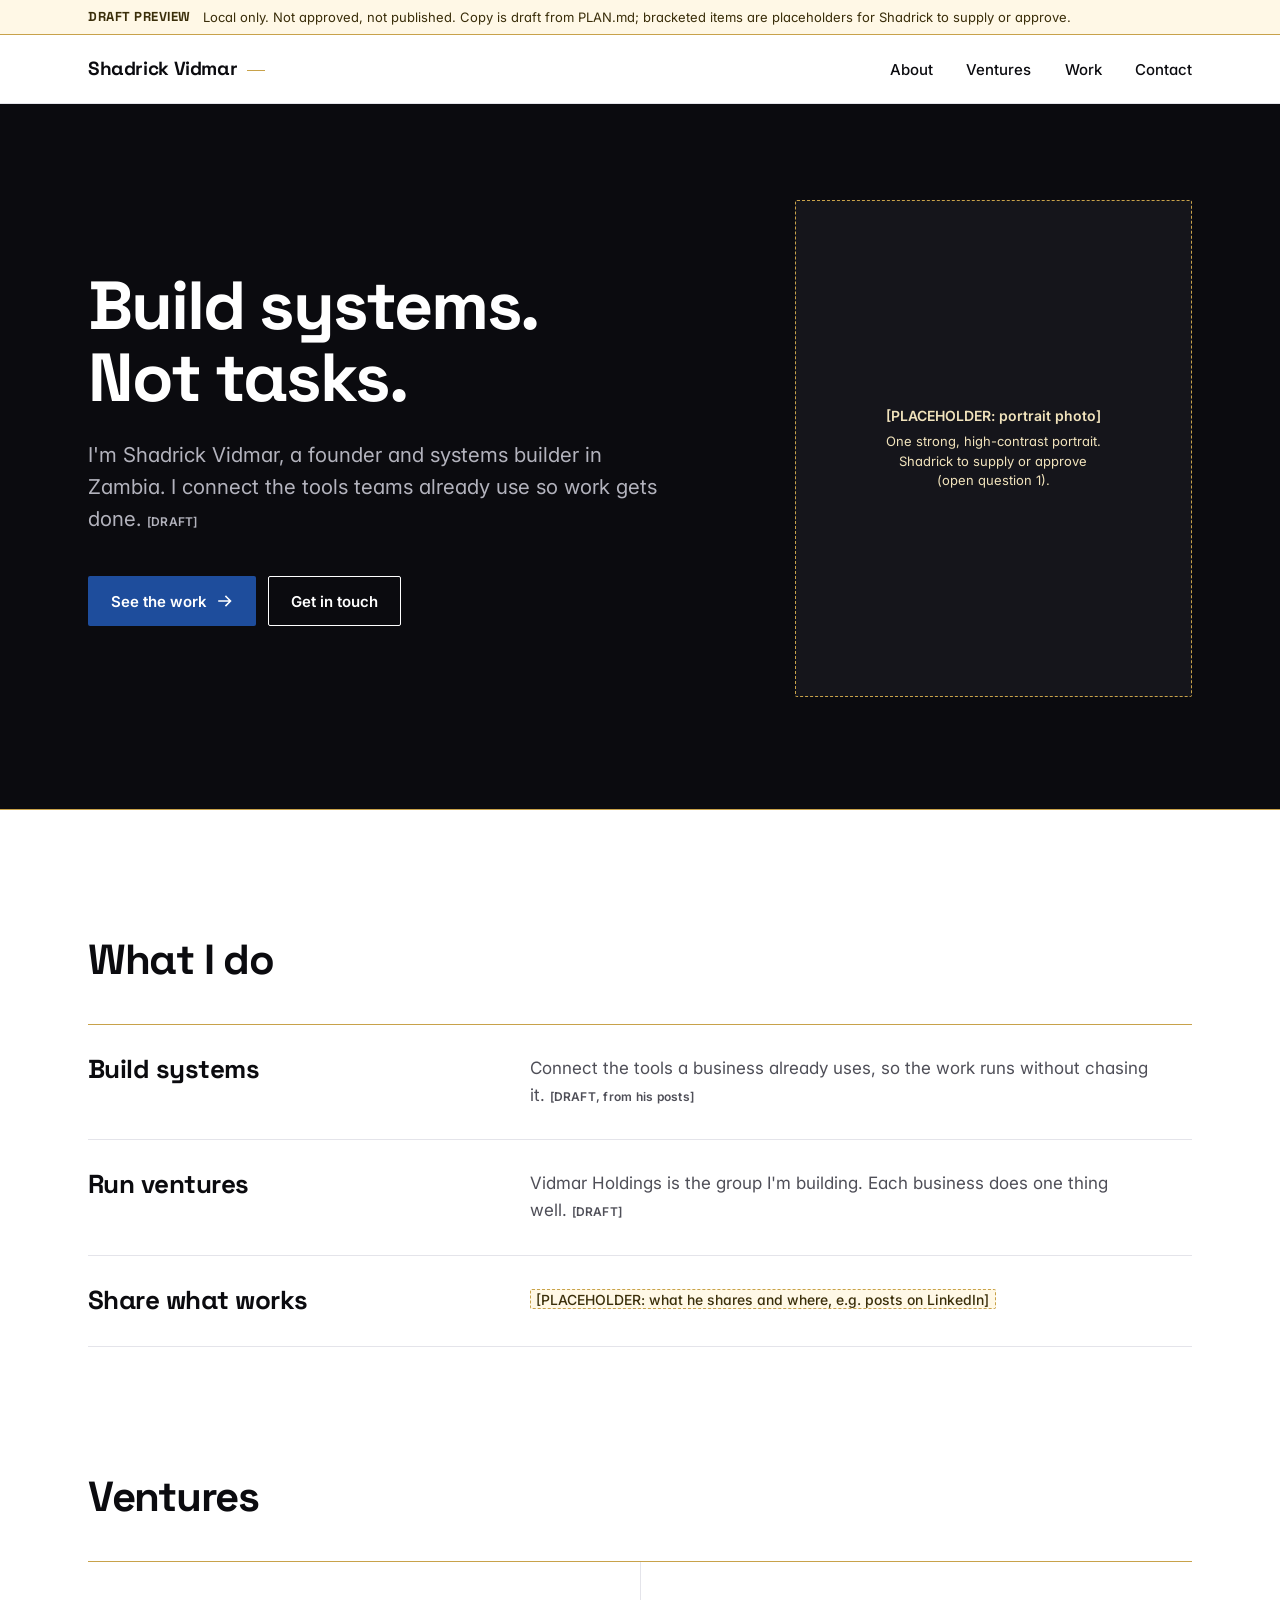
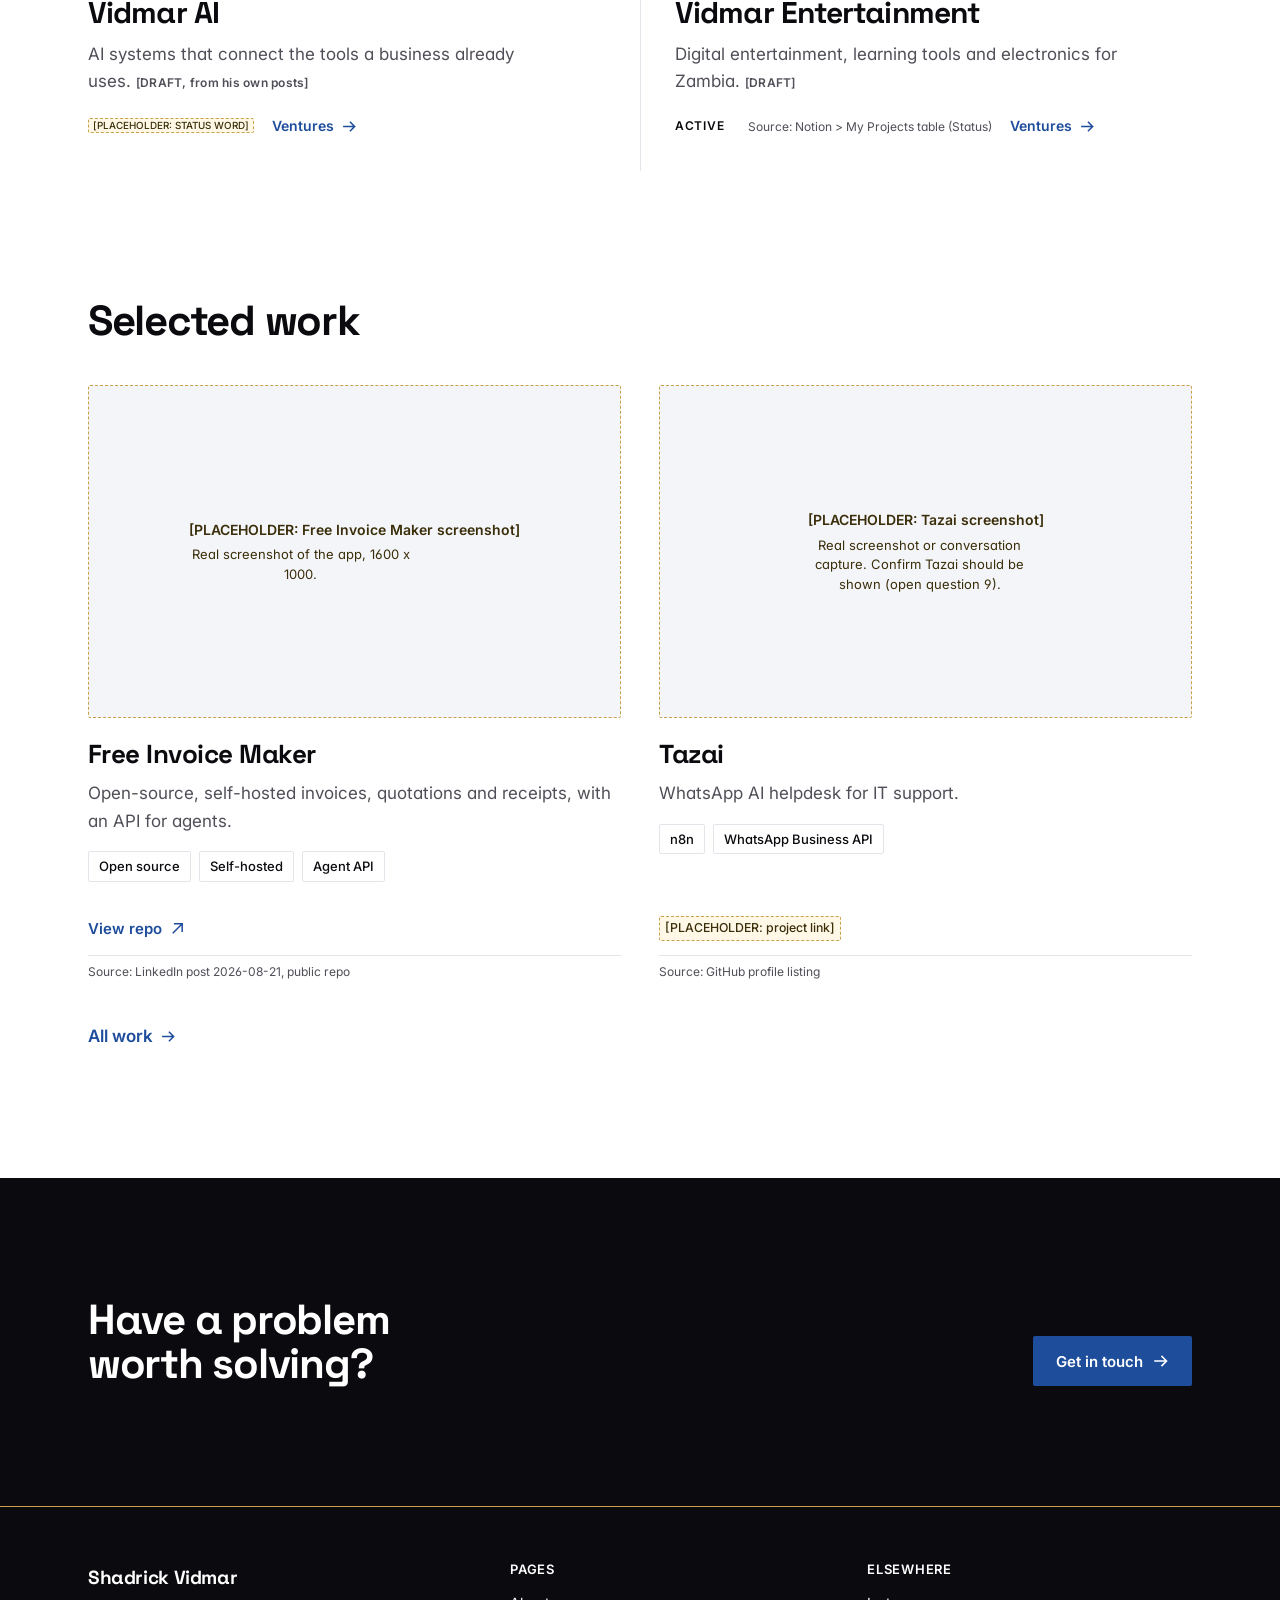
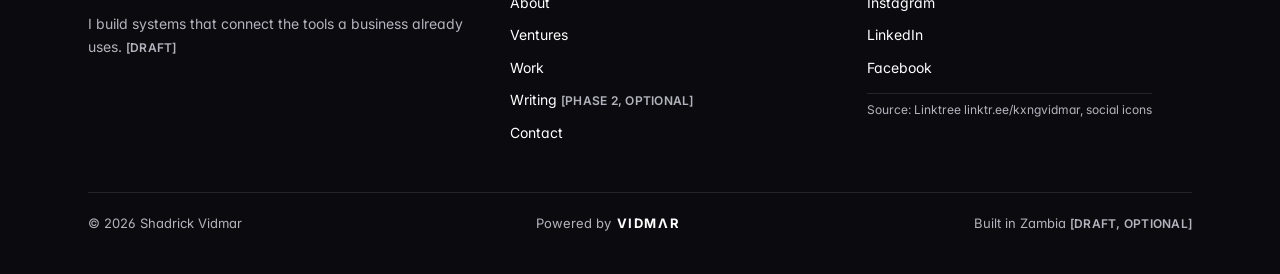
==== index.html @ 1bfe9686 "Preview build" ====
<!doctype html>
<html lang="en">
<head>
<meta charset="utf-8">
<meta name="viewport" content="width=device-width,initial-scale=1">
<meta name="robots" content="noindex,nofollow">
<title>Shadrick Vidmar</title>
<meta name="description" content="Founder and systems builder in Zambia. Draft preview.">
<meta property="og:title" content="Shadrick Vidmar">
<meta property="og:description" content="Founder and systems builder in Zambia. Draft preview.">
<meta property="og:type" content="website">
<meta property="og:url" content="[PLACEHOLDER: canonical URL/, domain not decided]">
<meta property="og:image" content="[PLACEHOLDER: og image URL, 1200x630]">
<meta name="twitter:card" content="summary_large_image">
<meta name="twitter:title" content="Shadrick Vidmar">
<meta name="twitter:description" content="Founder and systems builder in Zambia. Draft preview.">
<link rel="preload" href="assets/fonts/SpaceGrotesk.ttf" as="font" type="font/ttf" crossorigin>
<link rel="stylesheet" href="assets/site.css">
</head>
<body>
<div class="draft-strip draft-only"><div class="wrap"><strong>DRAFT PREVIEW</strong><span>Local only. Not approved, not published. Copy is draft from PLAN.md; bracketed items are placeholders for Shadrick to supply or approve.</span></div></div>
<header class="site-head"><div class="wrap">
<a class="wordmark" href="./">Shadrick Vidmar<span aria-hidden="true"></span></a>
<nav aria-label="Main"><ul class="nav"><li><a href="about/">About</a></li><li><a href="ventures/">Ventures</a></li><li><a href="work/">Work</a></li><li><a href="contact/">Contact</a></li></ul></nav>
</div></header>
<main>

<section class="hero dark"><div class="wrap split">
<div class="hero-copy">
<h1>Build systems. Not tasks.</h1>
<p class="lead">I'm Shadrick Vidmar, a founder and systems builder in Zambia. I connect the tools teams already use so work gets done. <span class="tag-draft">[DRAFT]</span></p>
<div class="btns"><a class="btn btn-primary" href="work/">See the work <svg viewBox="0 0 16 16" fill="none" aria-hidden="true"><path d="M2 8h11M9 3.5 13.5 8 9 12.5" stroke="currentColor" stroke-width="1.6" stroke-linecap="square"/></svg></a><a class="btn btn-ghost" href="contact/">Get in touch</a></div>
</div>
<div class="slot slot-portrait" role="img" aria-label="Placeholder: portrait photo"><div><b>[PLACEHOLDER: portrait photo]</b><small>One strong, high-contrast portrait. Shadrick to supply or approve (open question 1).</small></div></div>
</div></section>
<hr class="hair">

<section class="section"><div class="wrap">
<h2>What I do</h2>
<div class="rows">
<div class="row"><h3>Build systems</h3><p>Connect the tools a business already uses, so the work runs without chasing it. <span class="tag-draft">[DRAFT, from his posts]</span></p></div>
<div class="row"><h3>Run ventures</h3><p>Vidmar Holdings is the group I'm building. Each business does one thing well. <span class="tag-draft">[DRAFT]</span></p></div>
<div class="row"><h3>Share what works</h3><p><span class="ph">[PLACEHOLDER: what he shares and where, e.g. posts on LinkedIn]</span></p></div>
</div>
</div></section>

<section class="section"><div class="wrap">
<h2>Ventures</h2>
<div class="ventures">
<div class="venture"><div class="vname">Vidmar AI</div><p>AI systems that connect the tools a business already uses. <span class="tag-draft">[DRAFT, from his own posts]</span></p><div class="meta"><span class="status"><span class="ph">[PLACEHOLDER: status word]</span></span><a class="link-arrow" href="ventures/">Ventures <svg viewBox="0 0 16 16" fill="none" aria-hidden="true"><path d="M2 8h11M9 3.5 13.5 8 9 12.5" stroke="currentColor" stroke-width="1.6" stroke-linecap="square"/></svg></a></div></div>
<div class="venture"><div class="vname">Vidmar Entertainment</div><p>Digital entertainment, learning tools and electronics for Zambia. <span class="tag-draft">[DRAFT]</span></p><div class="meta"><span class="status">Active</span><span class="src src-inline draft-only">Source: Notion > My Projects table (Status)</span><a class="link-arrow" href="ventures/">Ventures <svg viewBox="0 0 16 16" fill="none" aria-hidden="true"><path d="M2 8h11M9 3.5 13.5 8 9 12.5" stroke="currentColor" stroke-width="1.6" stroke-linecap="square"/></svg></a></div></div>
</div>
</div></section>

<section class="section"><div class="wrap">
<h2>Selected work</h2>
<div class="work-grid">
<article class="project">
<div class="slot slot-shot" role="img" aria-label="Placeholder: Free Invoice Maker screenshot"><div><b>[PLACEHOLDER: Free Invoice Maker screenshot]</b><small>Real screenshot of the app, 1600 x 1000.</small></div></div>
<h3>Free Invoice Maker</h3>
<p>Open-source, self-hosted invoices, quotations and receipts, with an API for agents.</p>
<ul class="tags"><li>Open source</li><li>Self-hosted</li><li>Agent API</li></ul>
<div class="links"><a class="link-arrow" href="https://github.com/vidmarshdrck/freeinvoicemaker" rel="noopener">View repo <svg viewBox="0 0 16 16" fill="none" aria-hidden="true"><path d="M5 3h8v8M13 3 3.5 12.5" stroke="currentColor" stroke-width="1.6" stroke-linecap="square"/></svg></a></div>
<span class="src draft-only">Source: LinkedIn post 2026-08-21, public repo</span>
</article>
<article class="project">
<div class="slot slot-shot" role="img" aria-label="Placeholder: Tazai screenshot"><div><b>[PLACEHOLDER: Tazai screenshot]</b><small>Real screenshot or conversation capture. Confirm Tazai should be shown (open question 9).</small></div></div>
<h3>Tazai</h3>
<p>WhatsApp AI helpdesk for IT support.</p>
<ul class="tags"><li>n8n</li><li>WhatsApp Business API</li></ul>
<div class="links"><span class="ph">[PLACEHOLDER: project link]</span></div>
<span class="src draft-only">Source: GitHub profile listing</span>
</article>
</div>
<p style="margin-top:42px"><a class="link-arrow" href="work/">All work <svg viewBox="0 0 16 16" fill="none" aria-hidden="true"><path d="M2 8h11M9 3.5 13.5 8 9 12.5" stroke="currentColor" stroke-width="1.6" stroke-linecap="square"/></svg></a></p>
</div></section>
<section class="cta dark"><div class="wrap">
<h2>Have a problem worth solving?</h2>
<a class="btn btn-primary" href="contact/">Get in touch <svg viewBox="0 0 16 16" fill="none" aria-hidden="true"><path d="M2 8h11M9 3.5 13.5 8 9 12.5" stroke="currentColor" stroke-width="1.6" stroke-linecap="square"/></svg></a>
</div></section>

</main>
<footer class="site-foot"><div class="wrap">
<div class="grid">
<div class="stack"><a class="wordmark" href="./">Shadrick Vidmar</a><p>I build systems that connect the tools a business already uses. <span class="tag-draft">[DRAFT]</span></p></div>
<div><h4>Pages</h4><ul><li><a href="about/">About</a></li><li><a href="ventures/">Ventures</a></li><li><a href="work/">Work</a></li><li><a href="writing/">Writing</a> <span class="tag-draft">[PHASE 2, OPTIONAL]</span></li><li><a href="contact/">Contact</a></li></ul></div>
<div><h4>Elsewhere</h4><ul><li><a href="https://instagram.com/shadrickvidmar" rel="me noopener">Instagram</a></li><li><a href="https://www.linkedin.com/in/shadrick-vidmar-277316229?utm_source=share&amp;utm_campaign=share_via&amp;utm_content=profile&amp;utm_medium=android_app" rel="me noopener">LinkedIn</a></li><li><a href="https://www.facebook.com/profile.php?id=100095160108580&amp;mibextid=ZbWKwL" rel="me noopener">Facebook</a></li></ul><span class="src draft-only">Source: Linktree linktr.ee/kxngvidmar, social icons</span></div>
</div>
<div class="base"><span>&copy; 2026 Shadrick Vidmar</span><span class="powered-by">Powered by <span class="vidmar-mark" role="img" aria-label="Vidmar">VIDMΛR</span></span><span>Built in Zambia <span class="tag-draft">[DRAFT, OPTIONAL]</span></span></div>
</div></footer>
</body>
</html>
---- assets/site.css ----
/* Shadrick Vidmar personal site: DRAFT preview. Palette per PLAN.md section 5 (proposed, not approved). */
@font-face{font-family:"Space Grotesk";src:url(fonts/SpaceGrotesk.ttf) format("truetype");font-weight:300 700;font-display:swap}
@font-face{font-family:"Inter";src:url(fonts/Inter.ttf) format("truetype");font-weight:100 900;font-display:swap}

:root{
  --primary:#1E4D9C;            /* ONE-LINE SWAP: change to #1E4DFF if Electric Blue wins */
  --ink:#0B0B0F;
  --paper:#FFFFFF;
  --gold:#C8A24A;               /* hairlines only, never text */
  --primary-ink:color-mix(in srgb,var(--primary) 82%,var(--ink));
  --muted:#4F4F58;              /* 8.0:1 on white */
  --muted-dark:#B3B3BD;         /* 9.6:1 on ink */
  --line:#E4E4EA;
  --line-dark:#24242C;
  --tint:#F4F5F8;
  --s1:16px;--s2:26px;--s3:42px;--s4:68px;   /* 1.618 scale */
  --sp:clamp(72px,10vw,128px);
  --max:1200px;
  --r:2px;                      /* one radius for everything */
  --ease:cubic-bezier(.16,1,.3,1);
}
*,*::before,*::after{box-sizing:border-box}
html{-webkit-text-size-adjust:100%;scrollbar-color:var(--primary) var(--tint)}
body{margin:0;font:400 17px/1.6 "Inter",system-ui,sans-serif;color:var(--ink);background:var(--paper);font-feature-settings:"cv11","ss01"}
::selection{background:var(--primary);color:#fff}
img{max-width:100%;display:block}
a{color:var(--primary);text-underline-offset:.22em;text-decoration-thickness:1px}
a:hover{color:var(--primary-ink)}
:focus-visible{outline:2px solid var(--primary);outline-offset:3px;border-radius:var(--r)}
.dark :focus-visible{outline-color:#fff}
h1,h2,h3{font-family:"Space Grotesk",sans-serif;font-weight:700;letter-spacing:-.03em;line-height:1.05;margin:0;text-wrap:balance}
h1{font-size:clamp(42px,6vw,var(--s4))}
h2{font-size:clamp(32px,4vw,var(--s3))}
h3{font-size:var(--s2);letter-spacing:-.02em;line-height:1.15}
p{margin:0;max-width:65ch;text-wrap:pretty}
.wrap{max-width:var(--max);margin:0 auto;padding:0 clamp(20px,4vw,48px)}
.lead{font-size:clamp(18px,1.6vw,21px);line-height:1.55;color:var(--muted)}
.dark{background:var(--ink);color:#fff}
.dark .lead,.dark .muted,.site-foot .muted,.site-foot .tag-draft,.site-foot .help{color:var(--muted-dark)}
.muted{color:var(--muted)}
.section{padding:var(--sp) 0}
.section + .section{padding-top:0}
.hair{height:1px;background:var(--gold);border:0;margin:0}
.stack>*+*{margin-top:20px}

/* Draft strip */
/* .draft-only: reviewer-facing; removed by build.py --production */
.draft-strip{background:#FFF8E6;color:#3A2E0A;font-size:13px;line-height:1.4;border-bottom:1px solid var(--gold)}
.draft-strip .wrap{display:flex;gap:12px;flex-wrap:wrap;align-items:center;padding-top:8px;padding-bottom:8px}
.draft-strip strong{font-family:"Space Grotesk";letter-spacing:.04em}

/* Placeholders + sources */
.ph{display:inline;background:#FFF8E6;color:#3A2E0A;border:1px dashed var(--gold);border-radius:var(--r);padding:.05em .4em;font-family:"Inter";font-weight:500;font-size:.82em;letter-spacing:0;line-height:1.7;-webkit-box-decoration-break:clone;box-decoration-break:clone}
h1 .ph,h2 .ph,h3 .ph{font-size:.4em;vertical-align:middle;font-weight:500}
.dark .ph,.site-foot .ph{background:#1A1810;color:#F1E3BC}
.src{display:inline-block;font-size:12px;color:var(--muted);border-top:1px solid var(--line);padding-top:6px;margin-top:14px}
.dark .src,.site-foot .src{color:var(--muted-dark);border-color:var(--line-dark)}
.src-inline{display:inline;border-top:0;padding-top:0;margin:0 0 0 6px;font-size:12px}
.toolgroups{display:grid;grid-template-columns:repeat(2,1fr);gap:32px 56px;margin-top:var(--s3)}
.toolgroups h3{font-size:18px}
.toolgroups .chips{margin-top:14px}
.timeline{list-style:none;margin:var(--s3) 0 0;padding:0;border-top:1px solid var(--gold);max-width:900px}
.timeline li{display:grid;grid-template-columns:220px 1fr;gap:32px;padding:22px 0;border-bottom:1px solid var(--line)}
.timeline .when{font-size:15px;color:var(--muted);font-variant-numeric:tabular-nums;padding-top:3px}
.timeline h3{font-size:20px}
.timeline p{margin-top:4px;color:var(--muted)}
.inline-links{list-style:none;margin:0;padding:0;display:flex;flex-wrap:wrap;gap:6px 18px}
.tag-draft{font-size:12px;font-weight:600;color:var(--muted);letter-spacing:.02em;white-space:nowrap}
.dark .tag-draft,.site-foot .tag-draft{color:var(--muted-dark)}

/* Header */
.site-head{position:sticky;top:0;z-index:10;background:color-mix(in srgb,var(--paper) 92%,transparent);backdrop-filter:saturate(1.4) blur(10px);border-bottom:1px solid var(--line)}
.site-head .wrap{height:68px;display:flex;align-items:center;justify-content:space-between;gap:24px}
.wordmark{font-family:"Space Grotesk";font-weight:700;font-size:19px;letter-spacing:-.02em;color:var(--ink);text-decoration:none;white-space:nowrap}
.wordmark:hover{color:var(--ink)}
.wordmark span{display:inline-block;width:18px;height:1px;background:var(--gold);vertical-align:middle;margin-left:10px}
.nav{display:flex;gap:clamp(16px,2.6vw,36px);list-style:none;margin:0;padding:0}
.nav a{color:var(--ink);text-decoration:none;font-size:15px;font-weight:500;padding:6px 0;border-bottom:1px solid transparent;transition:border-color .2s}
.nav a:hover{border-color:var(--ink)}
.nav a[aria-current=page]{border-color:var(--primary);color:var(--primary)}

/* Buttons */
.btns{display:flex;flex-wrap:wrap;gap:12px}
.btn{display:inline-flex;align-items:center;gap:10px;height:50px;padding:0 22px;border-radius:var(--r);font:600 15px/1 "Inter";text-decoration:none;white-space:nowrap;transition:background .2s,color .2s,border-color .2s,transform .12s;border:1px solid transparent;cursor:pointer}
.btn:active{transform:translateY(1px)}
.btn svg{width:16px;height:16px;transition:transform .25s var(--ease)}
.btn:hover svg{transform:translateX(3px)}
.btn-primary{background:var(--primary);color:#fff}
.btn-primary:hover{background:var(--primary-ink);color:#fff}
.btn-ghost{border-color:currentColor;color:var(--ink)}
.btn-ghost:hover{background:var(--ink);color:#fff}
.dark .btn-ghost{color:#fff}
.dark .btn-ghost:hover{background:#fff;color:var(--ink)}
.btn[disabled]{background:#C9CAD3;color:#2A2A31;cursor:not-allowed}
.link-arrow{display:inline-flex;align-items:center;gap:8px;font-weight:600;text-decoration:none}
.link-arrow svg{width:15px;height:15px;transition:transform .25s var(--ease)}
.link-arrow:hover svg{transform:translateX(3px)}
.dark .link-arrow{color:#fff}

/* Media slot (placeholder image) */
.slot{position:relative;background:var(--tint);border:1px dashed var(--gold);border-radius:var(--r);display:grid;place-items:center;text-align:center;padding:24px;color:#3A2E0A}
.dark .slot{background:#15151B;color:#F1E3BC}
.slot small{display:block;font-size:13px;line-height:1.5;max-width:28ch}
.slot b{display:block;font:600 14px/1.4 "Inter";margin-bottom:6px}
.slot-portrait{aspect-ratio:4/5}
.slot-shot{aspect-ratio:16/10}

/* Hero */
.hero{padding:clamp(56px,8vw,96px) 0 clamp(64px,9vw,112px)}
.split{display:grid;grid-template-columns:61.8fr 38.2fr;gap:clamp(32px,5vw,72px);align-items:center}
.hero h1{max-width:12ch}
.hero .lead{margin-top:26px;max-width:46ch}
.hero .btns{margin-top:42px}
.hero .hero-copy>*{animation:rise .9s var(--ease) both}
.hero .hero-copy>*:nth-child(2){animation-delay:.08s}
.hero .hero-copy>*:nth-child(3){animation-delay:.16s}
.hero .hero-copy>*:nth-child(4){animation-delay:.24s}
@keyframes rise{from{opacity:.001;transform:translateY(14px)}to{opacity:1;transform:none}}
@media (prefers-reduced-motion:reduce){*{animation:none!important;transition:none!important}}

/* Page intro (inner pages) */
.intro{padding:clamp(56px,8vw,104px) 0 clamp(40px,6vw,72px)}
.intro .lead{margin-top:22px}

/* What I do: ruled rows */
.rows{margin-top:var(--s3);border-top:1px solid var(--gold)}
.row{display:grid;grid-template-columns:38.2fr 61.8fr;gap:32px;padding:30px 0;border-bottom:1px solid var(--line)}
.row h3{font-size:var(--s2)}
.row p{color:var(--muted)}

/* Ventures strip */
.ventures{display:grid;grid-template-columns:1fr 1fr;gap:0;margin-top:var(--s3);border-top:1px solid var(--gold)}
.venture{padding:34px 34px 34px 0}
.venture+.venture{padding-left:34px;border-left:1px solid var(--line)}
.venture .vname{font-family:"Space Grotesk";font-weight:700;font-size:30px;letter-spacing:-.03em;line-height:1.1}
.venture p{margin-top:12px;color:var(--muted)}
.venture .meta{margin-top:20px;display:flex;flex-wrap:wrap;gap:10px 18px;align-items:center;font-size:14px}
.status{font:600 12px/1 "Inter";letter-spacing:.06em;text-transform:uppercase;color:var(--ink)}

/* Work */
.work-grid{display:grid;grid-template-columns:1fr 1fr;gap:clamp(24px,3vw,40px);margin-top:var(--s3);align-items:stretch}
.work-grid .project{display:flex;flex-direction:column;height:100%}
.work-grid .project .links{margin-top:auto;padding-top:18px}
.project h3{margin-top:22px}
.project p{margin-top:10px;color:var(--muted)}
.tags{display:flex;flex-wrap:wrap;gap:8px;margin-top:16px;padding:0;list-style:none}
.tags li{font-size:13px;font-weight:500;padding:4px 10px;border:1px solid var(--line);border-radius:var(--r);color:var(--ink)}
.project .links{display:flex;gap:20px;flex-wrap:wrap;margin-top:18px;font-size:15px}
.work-all{display:grid;grid-template-columns:repeat(12,1fr);gap:clamp(24px,3vw,40px);margin-top:var(--s3)}
.work-all .project:nth-child(1){grid-column:1/8}
.work-all .project:nth-child(2){grid-column:8/13;margin-top:clamp(0px,8vw,96px)}
.work-all .project:nth-child(3){grid-column:3/11}
.casestudy{display:grid;grid-template-columns:repeat(3,1fr);gap:0;border-top:1px solid var(--gold);margin-top:var(--s3)}
.casestudy>div{padding:28px 28px 28px 0}
.casestudy>div+div{padding-left:28px;border-left:1px solid var(--line)}
.casestudy h3{font-size:20px}
.casestudy p{margin-top:10px}

/* About */
.story{list-style:none;margin:var(--s3) 0 0;padding:0;max-width:760px;border-left:1px solid var(--gold)}
.story li{position:relative;padding:0 0 34px 32px}
.story li:last-child{padding-bottom:0}
.story h3{font-size:20px}
.story p{margin-top:8px}
.principles{display:grid;grid-template-columns:repeat(2,1fr);gap:0 56px;margin-top:var(--s3);counter-reset:none}
.principles>div{padding:26px 0;border-top:1px solid var(--line)}
.principles>div:first-child{border-top-color:var(--gold)}
.principles>div:nth-child(2){border-top-color:var(--gold)}
.principles h3{font-size:22px}
.principles p{margin-top:8px;color:var(--muted)}
.chips{display:flex;flex-wrap:wrap;gap:10px;margin-top:26px;list-style:none;padding:0}
.chips li{font-size:15px;padding:8px 14px;border:1px solid var(--line);border-radius:var(--r)}

/* Writing */
.posts{margin-top:var(--s3);border-top:1px solid var(--gold)}
.post{display:grid;grid-template-columns:200px 1fr auto;gap:32px;align-items:baseline;padding:30px 0;border-bottom:1px solid var(--line)}
.post .date{font-size:14px;color:var(--muted);font-variant-numeric:tabular-nums}
.post h3{font-size:24px}
.post p{margin-top:8px;color:var(--muted)}

/* Contact */
.contact-grid{display:grid;grid-template-columns:38.2fr 61.8fr;gap:clamp(32px,6vw,96px);align-items:start}
.topics{list-style:none;padding:0;margin:26px 0 0;border-top:1px solid var(--gold)}
.topics li{padding:16px 0;border-bottom:1px solid var(--line)}
.form{display:grid;gap:22px;padding:clamp(24px,4vw,40px);background:var(--tint);border-radius:var(--r)}
.field{display:grid;gap:8px}
.field label{font-weight:600;font-size:15px}
.field input,.field textarea,.field select{font:inherit;font-size:16px;color:var(--ink);background:#fff;border:1px solid #8C8D99;border-radius:var(--r);padding:12px 14px;width:100%}
.field input:focus,.field textarea:focus,.field select:focus{outline:2px solid var(--primary);outline-offset:0;border-color:var(--primary)}
.field textarea{min-height:140px;resize:vertical}
.help{font-size:13px;color:var(--muted)}
dl.facts{margin:32px 0 0;display:grid;grid-template-columns:max-content 1fr;gap:12px 24px;font-size:15px}
dl.facts dt{font-weight:600}
dl.facts dd{margin:0}

/* CTA band */
.cta{padding:clamp(72px,10vw,120px) 0}
.cta .wrap{display:flex;justify-content:space-between;align-items:end;gap:32px;flex-wrap:wrap}
.cta h2{max-width:14ch}

/* Footer */
.site-foot{background:var(--ink);color:#fff;padding:56px 0 40px;border-top:1px solid var(--gold)}
.site-foot .grid{display:grid;grid-template-columns:1.2fr 1fr 1fr;gap:32px}
.site-foot .wordmark{color:#fff}
.site-foot p,.site-foot li{color:var(--muted-dark);font-size:14px}
.site-foot ul{list-style:none;padding:0;margin:0;display:grid;gap:10px}
.site-foot a{color:#fff;text-decoration:none}
.site-foot a:hover{text-decoration:underline}
.site-foot .base{margin-top:48px;padding-top:20px;border-top:1px solid var(--line-dark);display:flex;justify-content:space-between;gap:16px;flex-wrap:wrap;font-size:13px;color:var(--muted-dark)}
.site-foot h4{font:600 13px/1 "Inter";letter-spacing:.06em;text-transform:uppercase;color:#fff;margin:0 0 16px}

/* Responsive: explicit collapse per section */
@media (max-width:900px){
  .split,.contact-grid{grid-template-columns:1fr}
  .hero .slot-portrait{max-width:420px;aspect-ratio:4/4.4}
  .work-grid{grid-template-columns:1fr}
  .work-all{grid-template-columns:1fr}
  .work-all .project:nth-child(n){grid-column:auto;margin-top:0}
  .site-foot .grid{grid-template-columns:1fr 1fr}
  .post{grid-template-columns:1fr;gap:8px}
}
@media (max-width:720px){
  .site-head .wrap{height:auto;flex-direction:column;align-items:flex-start;gap:6px;padding-top:12px;padding-bottom:8px}
  .nav{gap:22px}
  .row{grid-template-columns:1fr;gap:8px;padding:24px 0}
  .ventures{grid-template-columns:1fr}
  .venture,.venture+.venture{padding:28px 0;border-left:0}
  .venture+.venture{border-top:1px solid var(--line)}
  .casestudy{grid-template-columns:1fr}
  .casestudy>div,.casestudy>div+div{padding:22px 0;border-left:0}
  .casestudy>div+div{border-top:1px solid var(--line)}
  .principles{grid-template-columns:1fr}
  .toolgroups{grid-template-columns:1fr;gap:28px}
  .timeline li{grid-template-columns:1fr;gap:4px}
  .principles>div:nth-child(2){border-top-color:var(--line)}
  .site-foot .grid{grid-template-columns:1fr}
  .cta .wrap{align-items:flex-start}
  .draft-strip .wrap{gap:4px 10px}
}
.h1-long{font-size:clamp(38px,4.4vw,56px)}

/* Powered by VIDMΛR credit (reusable) */
.vidmar-mark{font-family:"Inter",sans-serif;font-weight:700;letter-spacing:.12em;font-size:1em;color:inherit;white-space:nowrap;margin-left:.15em}
.site-foot .powered-by{color:var(--muted-dark)}
.site-foot .powered-by .vidmar-mark{color:#fff}
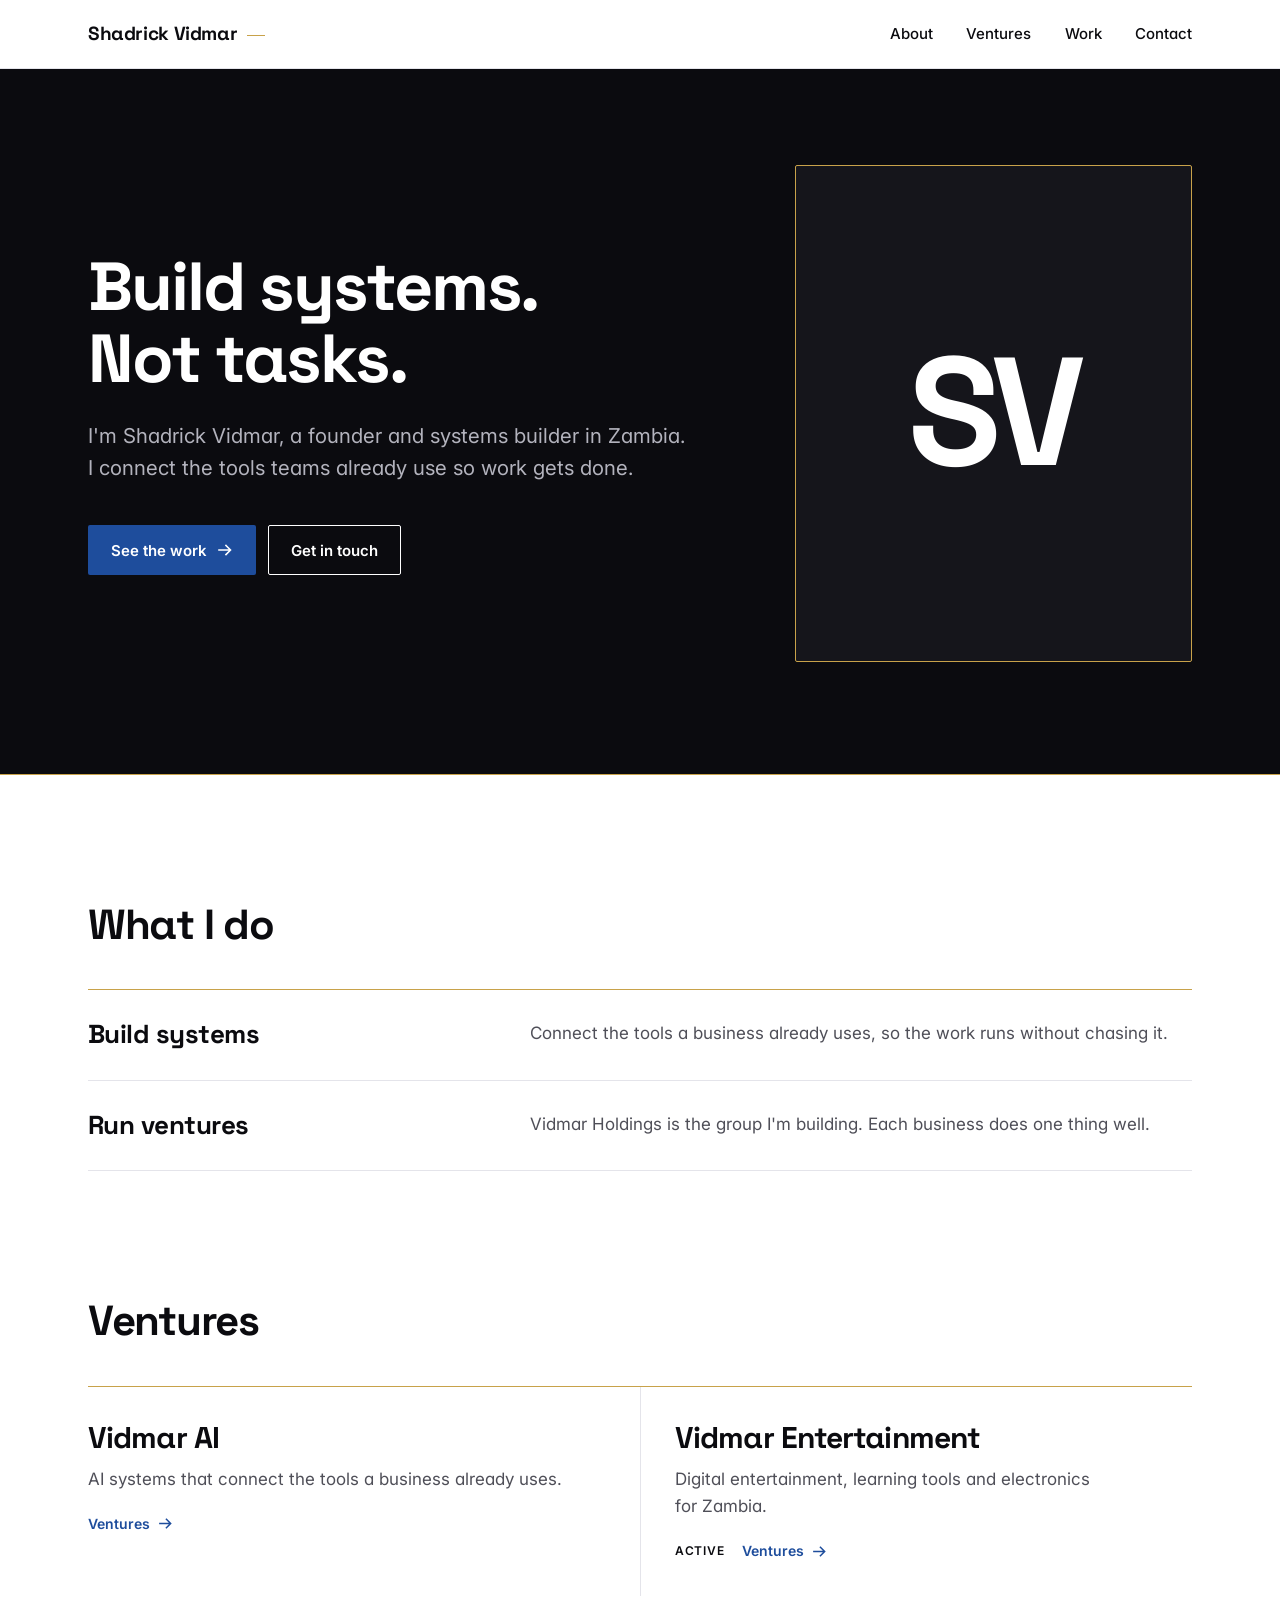
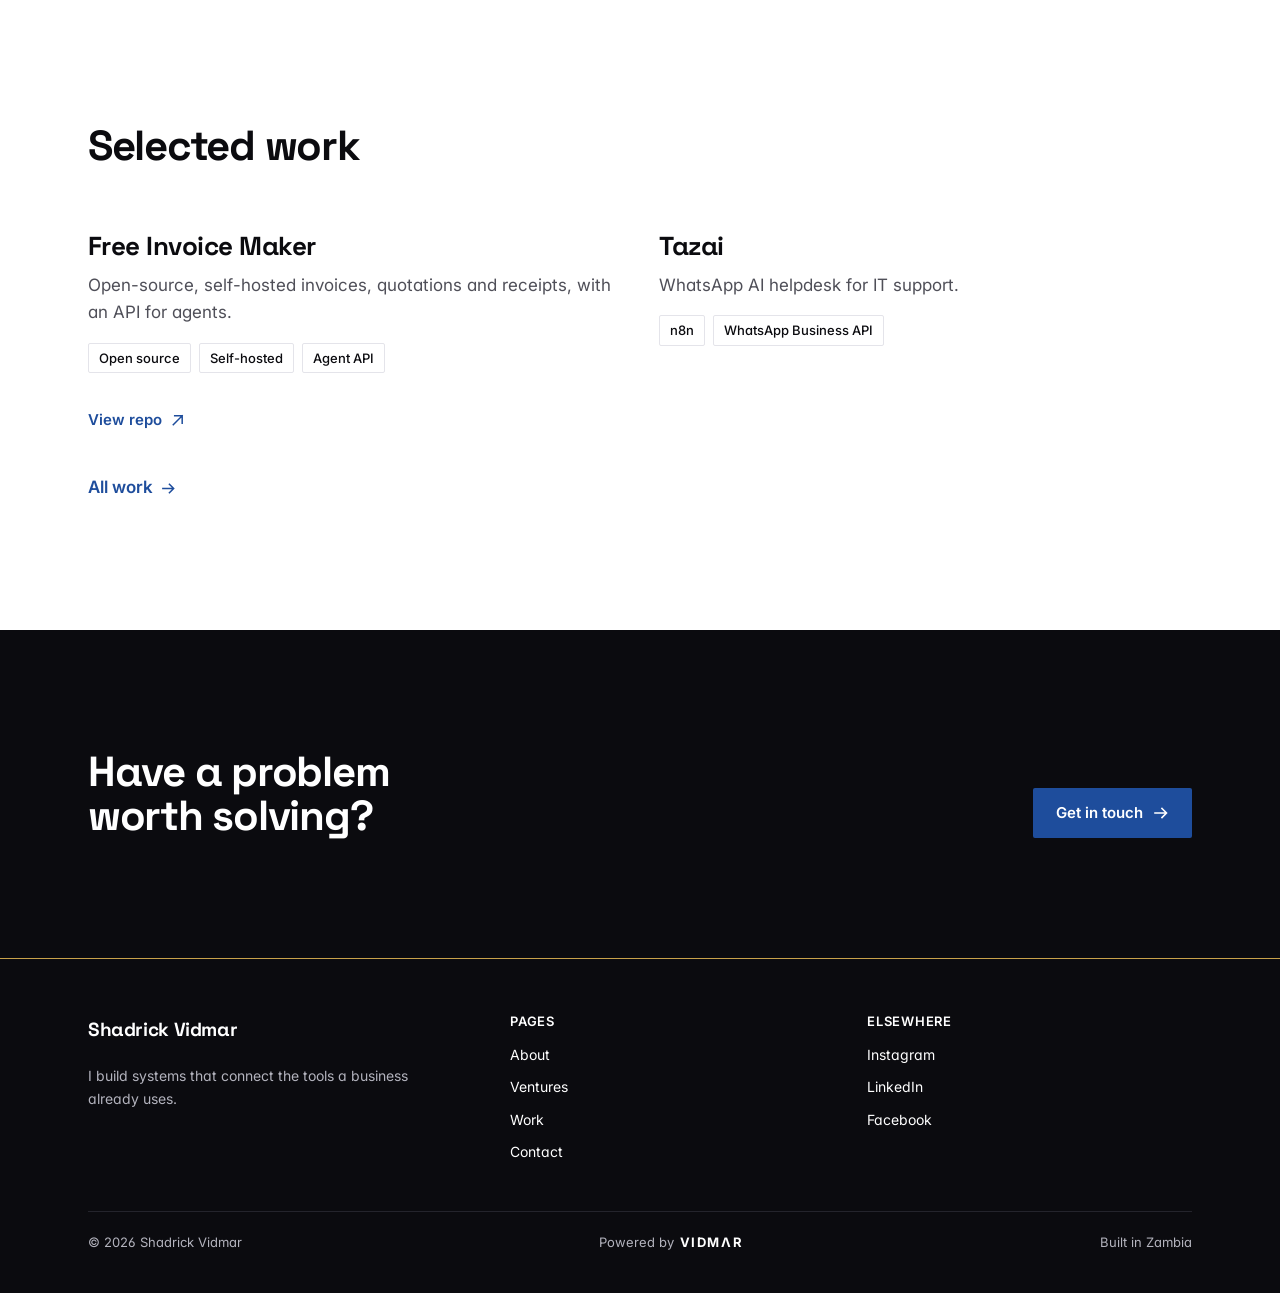
==== commit 1ed1dddc: "Preview build: clean, no review markers" ====
--- a/index.html
+++ b/index.html
@@ -1,92 +1,85 @@
-<!doctype html>
+<!DOCTYPE html>
+
 <html lang="en">
 <head>
-<meta charset="utf-8">
-<meta name="viewport" content="width=device-width,initial-scale=1">
-<meta name="robots" content="noindex,nofollow">
+<meta charset="utf-8"/>
+<meta content="width=device-width,initial-scale=1" name="viewport"/>
+<meta content="noindex,nofollow" name="robots"/>
 <title>Shadrick Vidmar</title>
-<meta name="description" content="Founder and systems builder in Zambia. Draft preview.">
-<meta property="og:title" content="Shadrick Vidmar">
-<meta property="og:description" content="Founder and systems builder in Zambia. Draft preview.">
-<meta property="og:type" content="website">
-<meta property="og:url" content="[PLACEHOLDER: canonical URL/, domain not decided]">
-<meta property="og:image" content="[PLACEHOLDER: og image URL, 1200x630]">
-<meta name="twitter:card" content="summary_large_image">
-<meta name="twitter:title" content="Shadrick Vidmar">
-<meta name="twitter:description" content="Founder and systems builder in Zambia. Draft preview.">
-<link rel="preload" href="assets/fonts/SpaceGrotesk.ttf" as="font" type="font/ttf" crossorigin>
-<link rel="stylesheet" href="assets/site.css">
+<meta content="Founder and systems builder in Zambia." name="description"/>
+<meta content="Shadrick Vidmar" property="og:title"/>
+<meta content="Founder and systems builder in Zambia." property="og:description"/>
+<meta content="website" property="og:type"/>
+
+
+<meta content="summary_large_image" name="twitter:card"/>
+<meta content="Shadrick Vidmar" name="twitter:title"/>
+<meta content="Founder and systems builder in Zambia." name="twitter:description"/>
+<link as="font" crossorigin="" href="assets/fonts/SpaceGrotesk.ttf" rel="preload" type="font/ttf"/>
+<link href="assets/site.css" rel="stylesheet"/>
 </head>
 <body>
-<div class="draft-strip draft-only"><div class="wrap"><strong>DRAFT PREVIEW</strong><span>Local only. Not approved, not published. Copy is draft from PLAN.md; bracketed items are placeholders for Shadrick to supply or approve.</span></div></div>
 <header class="site-head"><div class="wrap">
 <a class="wordmark" href="./">Shadrick Vidmar<span aria-hidden="true"></span></a>
 <nav aria-label="Main"><ul class="nav"><li><a href="about/">About</a></li><li><a href="ventures/">Ventures</a></li><li><a href="work/">Work</a></li><li><a href="contact/">Contact</a></li></ul></nav>
 </div></header>
 <main>
-
 <section class="hero dark"><div class="wrap split">
 <div class="hero-copy">
 <h1>Build systems. Not tasks.</h1>
-<p class="lead">I'm Shadrick Vidmar, a founder and systems builder in Zambia. I connect the tools teams already use so work gets done. <span class="tag-draft">[DRAFT]</span></p>
-<div class="btns"><a class="btn btn-primary" href="work/">See the work <svg viewBox="0 0 16 16" fill="none" aria-hidden="true"><path d="M2 8h11M9 3.5 13.5 8 9 12.5" stroke="currentColor" stroke-width="1.6" stroke-linecap="square"/></svg></a><a class="btn btn-ghost" href="contact/">Get in touch</a></div>
+<p class="lead">I'm Shadrick Vidmar, a founder and systems builder in Zambia. I connect the tools teams already use so work gets done.</p>
+<div class="btns"><a class="btn btn-primary" href="work/">See the work <svg aria-hidden="true" fill="none" viewbox="0 0 16 16"><path d="M2 8h11M9 3.5 13.5 8 9 12.5" stroke="currentColor" stroke-linecap="square" stroke-width="1.6"></path></svg></a><a class="btn btn-ghost" href="contact/">Get in touch</a></div>
 </div>
-<div class="slot slot-portrait" role="img" aria-label="Placeholder: portrait photo"><div><b>[PLACEHOLDER: portrait photo]</b><small>One strong, high-contrast portrait. Shadrick to supply or approve (open question 1).</small></div></div>
+<div aria-hidden="true" class="mono"><span>SV</span></div>
 </div></section>
-<hr class="hair">
-
+<hr class="hair"/>
 <section class="section"><div class="wrap">
 <h2>What I do</h2>
 <div class="rows">
-<div class="row"><h3>Build systems</h3><p>Connect the tools a business already uses, so the work runs without chasing it. <span class="tag-draft">[DRAFT, from his posts]</span></p></div>
-<div class="row"><h3>Run ventures</h3><p>Vidmar Holdings is the group I'm building. Each business does one thing well. <span class="tag-draft">[DRAFT]</span></p></div>
-<div class="row"><h3>Share what works</h3><p><span class="ph">[PLACEHOLDER: what he shares and where, e.g. posts on LinkedIn]</span></p></div>
+<div class="row"><h3>Build systems</h3><p>Connect the tools a business already uses, so the work runs without chasing it.</p></div>
+<div class="row"><h3>Run ventures</h3><p>Vidmar Holdings is the group I'm building. Each business does one thing well.</p></div>
+
 </div>
 </div></section>
-
 <section class="section"><div class="wrap">
 <h2>Ventures</h2>
 <div class="ventures">
-<div class="venture"><div class="vname">Vidmar AI</div><p>AI systems that connect the tools a business already uses. <span class="tag-draft">[DRAFT, from his own posts]</span></p><div class="meta"><span class="status"><span class="ph">[PLACEHOLDER: status word]</span></span><a class="link-arrow" href="ventures/">Ventures <svg viewBox="0 0 16 16" fill="none" aria-hidden="true"><path d="M2 8h11M9 3.5 13.5 8 9 12.5" stroke="currentColor" stroke-width="1.6" stroke-linecap="square"/></svg></a></div></div>
-<div class="venture"><div class="vname">Vidmar Entertainment</div><p>Digital entertainment, learning tools and electronics for Zambia. <span class="tag-draft">[DRAFT]</span></p><div class="meta"><span class="status">Active</span><span class="src src-inline draft-only">Source: Notion > My Projects table (Status)</span><a class="link-arrow" href="ventures/">Ventures <svg viewBox="0 0 16 16" fill="none" aria-hidden="true"><path d="M2 8h11M9 3.5 13.5 8 9 12.5" stroke="currentColor" stroke-width="1.6" stroke-linecap="square"/></svg></a></div></div>
+<div class="venture"><div class="vname">Vidmar AI</div><p>AI systems that connect the tools a business already uses.</p><div class="meta"><a class="link-arrow" href="ventures/">Ventures <svg aria-hidden="true" fill="none" viewbox="0 0 16 16"><path d="M2 8h11M9 3.5 13.5 8 9 12.5" stroke="currentColor" stroke-linecap="square" stroke-width="1.6"></path></svg></a></div></div>
+<div class="venture"><div class="vname">Vidmar Entertainment</div><p>Digital entertainment, learning tools and electronics for Zambia.</p><div class="meta"><span class="status">Active</span><a class="link-arrow" href="ventures/">Ventures <svg aria-hidden="true" fill="none" viewbox="0 0 16 16"><path d="M2 8h11M9 3.5 13.5 8 9 12.5" stroke="currentColor" stroke-linecap="square" stroke-width="1.6"></path></svg></a></div></div>
 </div>
 </div></section>
-
 <section class="section"><div class="wrap">
 <h2>Selected work</h2>
 <div class="work-grid">
 <article class="project">
-<div class="slot slot-shot" role="img" aria-label="Placeholder: Free Invoice Maker screenshot"><div><b>[PLACEHOLDER: Free Invoice Maker screenshot]</b><small>Real screenshot of the app, 1600 x 1000.</small></div></div>
+
 <h3>Free Invoice Maker</h3>
 <p>Open-source, self-hosted invoices, quotations and receipts, with an API for agents.</p>
 <ul class="tags"><li>Open source</li><li>Self-hosted</li><li>Agent API</li></ul>
-<div class="links"><a class="link-arrow" href="https://github.com/vidmarshdrck/freeinvoicemaker" rel="noopener">View repo <svg viewBox="0 0 16 16" fill="none" aria-hidden="true"><path d="M5 3h8v8M13 3 3.5 12.5" stroke="currentColor" stroke-width="1.6" stroke-linecap="square"/></svg></a></div>
-<span class="src draft-only">Source: LinkedIn post 2026-08-21, public repo</span>
+<div class="links"><a class="link-arrow" href="https://github.com/vidmarshdrck/freeinvoicemaker" rel="noopener">View repo <svg aria-hidden="true" fill="none" viewbox="0 0 16 16"><path d="M5 3h8v8M13 3 3.5 12.5" stroke="currentColor" stroke-linecap="square" stroke-width="1.6"></path></svg></a></div>
 </article>
 <article class="project">
-<div class="slot slot-shot" role="img" aria-label="Placeholder: Tazai screenshot"><div><b>[PLACEHOLDER: Tazai screenshot]</b><small>Real screenshot or conversation capture. Confirm Tazai should be shown (open question 9).</small></div></div>
+
 <h3>Tazai</h3>
 <p>WhatsApp AI helpdesk for IT support.</p>
 <ul class="tags"><li>n8n</li><li>WhatsApp Business API</li></ul>
-<div class="links"><span class="ph">[PLACEHOLDER: project link]</span></div>
-<span class="src draft-only">Source: GitHub profile listing</span>
+
 </article>
 </div>
-<p style="margin-top:42px"><a class="link-arrow" href="work/">All work <svg viewBox="0 0 16 16" fill="none" aria-hidden="true"><path d="M2 8h11M9 3.5 13.5 8 9 12.5" stroke="currentColor" stroke-width="1.6" stroke-linecap="square"/></svg></a></p>
+<p style="margin-top:42px"><a class="link-arrow" href="work/">All work <svg aria-hidden="true" fill="none" viewbox="0 0 16 16"><path d="M2 8h11M9 3.5 13.5 8 9 12.5" stroke="currentColor" stroke-linecap="square" stroke-width="1.6"></path></svg></a></p>
 </div></section>
 <section class="cta dark"><div class="wrap">
 <h2>Have a problem worth solving?</h2>
-<a class="btn btn-primary" href="contact/">Get in touch <svg viewBox="0 0 16 16" fill="none" aria-hidden="true"><path d="M2 8h11M9 3.5 13.5 8 9 12.5" stroke="currentColor" stroke-width="1.6" stroke-linecap="square"/></svg></a>
+<a class="btn btn-primary" href="contact/">Get in touch <svg aria-hidden="true" fill="none" viewbox="0 0 16 16"><path d="M2 8h11M9 3.5 13.5 8 9 12.5" stroke="currentColor" stroke-linecap="square" stroke-width="1.6"></path></svg></a>
 </div></section>
-
 </main>
 <footer class="site-foot"><div class="wrap">
 <div class="grid">
-<div class="stack"><a class="wordmark" href="./">Shadrick Vidmar</a><p>I build systems that connect the tools a business already uses. <span class="tag-draft">[DRAFT]</span></p></div>
-<div><h4>Pages</h4><ul><li><a href="about/">About</a></li><li><a href="ventures/">Ventures</a></li><li><a href="work/">Work</a></li><li><a href="writing/">Writing</a> <span class="tag-draft">[PHASE 2, OPTIONAL]</span></li><li><a href="contact/">Contact</a></li></ul></div>
-<div><h4>Elsewhere</h4><ul><li><a href="https://instagram.com/shadrickvidmar" rel="me noopener">Instagram</a></li><li><a href="https://www.linkedin.com/in/shadrick-vidmar-277316229?utm_source=share&amp;utm_campaign=share_via&amp;utm_content=profile&amp;utm_medium=android_app" rel="me noopener">LinkedIn</a></li><li><a href="https://www.facebook.com/profile.php?id=100095160108580&amp;mibextid=ZbWKwL" rel="me noopener">Facebook</a></li></ul><span class="src draft-only">Source: Linktree linktr.ee/kxngvidmar, social icons</span></div>
+<div class="stack"><a class="wordmark" href="./">Shadrick Vidmar</a><p>I build systems that connect the tools a business already uses.</p></div>
+<div><h4>Pages</h4><ul><li><a href="about/">About</a></li><li><a href="ventures/">Ventures</a></li><li><a href="work/">Work</a></li><li><a href="contact/">Contact</a></li></ul></div>
+<div><h4>Elsewhere</h4><ul><li><a href="https://instagram.com/shadrickvidmar" rel="me noopener">Instagram</a></li><li><a href="https://www.linkedin.com/in/shadrick-vidmar-277316229?utm_source=share&amp;utm_campaign=share_via&amp;utm_content=profile&amp;utm_medium=android_app" rel="me noopener">LinkedIn</a></li><li><a href="https://www.facebook.com/profile.php?id=100095160108580&amp;mibextid=ZbWKwL" rel="me noopener">Facebook</a></li></ul></div>
 </div>
-<div class="base"><span>&copy; 2026 Shadrick Vidmar</span><span class="powered-by">Powered by <span class="vidmar-mark" role="img" aria-label="Vidmar">VIDMΛR</span></span><span>Built in Zambia <span class="tag-draft">[DRAFT, OPTIONAL]</span></span></div>
+<div class="base"><span>© 2026 Shadrick Vidmar</span><span class="powered-by">Powered by <span aria-label="Vidmar" class="vidmar-mark" role="img">VIDMΛR</span></span><span>Built in Zambia</span></div>
 </div></footer>
 </body>
 </html>
--- a/assets/site.css
+++ b/assets/site.css
@@ -1,23 +1,16 @@
-/* Shadrick Vidmar personal site: DRAFT preview. Palette per PLAN.md section 5 (proposed, not approved). */
 @font-face{font-family:"Space Grotesk";src:url(fonts/SpaceGrotesk.ttf) format("truetype");font-weight:300 700;font-display:swap}
 @font-face{font-family:"Inter";src:url(fonts/Inter.ttf) format("truetype");font-weight:100 900;font-display:swap}
 
 :root{
-  --primary:#1E4D9C;            /* ONE-LINE SWAP: change to #1E4DFF if Electric Blue wins */
-  --ink:#0B0B0F;
+  --primary:#1E4D9C;              --ink:#0B0B0F;
   --paper:#FFFFFF;
-  --gold:#C8A24A;               /* hairlines only, never text */
-  --primary-ink:color-mix(in srgb,var(--primary) 82%,var(--ink));
-  --muted:#4F4F58;              /* 8.0:1 on white */
-  --muted-dark:#B3B3BD;         /* 9.6:1 on ink */
-  --line:#E4E4EA;
+  --gold:#C8A24A;                 --primary-ink:color-mix(in srgb,var(--primary) 82%,var(--ink));
+  --muted:#4F4F58;                --muted-dark:#B3B3BD;           --line:#E4E4EA;
   --line-dark:#24242C;
   --tint:#F4F5F8;
-  --s1:16px;--s2:26px;--s3:42px;--s4:68px;   /* 1.618 scale */
-  --sp:clamp(72px,10vw,128px);
+  --s1:16px;--s2:26px;--s3:42px;--s4:68px;     --sp:clamp(72px,10vw,128px);
   --max:1200px;
-  --r:2px;                      /* one radius for everything */
-  --ease:cubic-bezier(.16,1,.3,1);
+  --r:2px;                        --ease:cubic-bezier(.16,1,.3,1);
 }
 *,*::before,*::after{box-sizing:border-box}
 html{-webkit-text-size-adjust:100%;scrollbar-color:var(--primary) var(--tint)}
@@ -36,26 +29,14 @@
 .wrap{max-width:var(--max);margin:0 auto;padding:0 clamp(20px,4vw,48px)}
 .lead{font-size:clamp(18px,1.6vw,21px);line-height:1.55;color:var(--muted)}
 .dark{background:var(--ink);color:#fff}
-.dark .lead,.dark .muted,.site-foot .muted,.site-foot .tag-draft,.site-foot .help{color:var(--muted-dark)}
+.dark .lead,.dark .muted,.site-foot .muted,.site-foot .help{color:var(--muted-dark)}
 .muted{color:var(--muted)}
 .section{padding:var(--sp) 0}
 .section + .section{padding-top:0}
 .hair{height:1px;background:var(--gold);border:0;margin:0}
 .stack>*+*{margin-top:20px}
 
-/* Draft strip */
-/* .draft-only: reviewer-facing; removed by build.py --production */
-.draft-strip{background:#FFF8E6;color:#3A2E0A;font-size:13px;line-height:1.4;border-bottom:1px solid var(--gold)}
-.draft-strip .wrap{display:flex;gap:12px;flex-wrap:wrap;align-items:center;padding-top:8px;padding-bottom:8px}
-.draft-strip strong{font-family:"Space Grotesk";letter-spacing:.04em}
-
-/* Placeholders + sources */
-.ph{display:inline;background:#FFF8E6;color:#3A2E0A;border:1px dashed var(--gold);border-radius:var(--r);padding:.05em .4em;font-family:"Inter";font-weight:500;font-size:.82em;letter-spacing:0;line-height:1.7;-webkit-box-decoration-break:clone;box-decoration-break:clone}
-h1 .ph,h2 .ph,h3 .ph{font-size:.4em;vertical-align:middle;font-weight:500}
-.dark .ph,.site-foot .ph{background:#1A1810;color:#F1E3BC}
-.src{display:inline-block;font-size:12px;color:var(--muted);border-top:1px solid var(--line);padding-top:6px;margin-top:14px}
-.dark .src,.site-foot .src{color:var(--muted-dark);border-color:var(--line-dark)}
-.src-inline{display:inline;border-top:0;padding-top:0;margin:0 0 0 6px;font-size:12px}
+
 .toolgroups{display:grid;grid-template-columns:repeat(2,1fr);gap:32px 56px;margin-top:var(--s3)}
 .toolgroups h3{font-size:18px}
 .toolgroups .chips{margin-top:14px}
@@ -65,10 +46,7 @@
 .timeline h3{font-size:20px}
 .timeline p{margin-top:4px;color:var(--muted)}
 .inline-links{list-style:none;margin:0;padding:0;display:flex;flex-wrap:wrap;gap:6px 18px}
-.tag-draft{font-size:12px;font-weight:600;color:var(--muted);letter-spacing:.02em;white-space:nowrap}
-.dark .tag-draft,.site-foot .tag-draft{color:var(--muted-dark)}
-
-/* Header */
+
 .site-head{position:sticky;top:0;z-index:10;background:color-mix(in srgb,var(--paper) 92%,transparent);backdrop-filter:saturate(1.4) blur(10px);border-bottom:1px solid var(--line)}
 .site-head .wrap{height:68px;display:flex;align-items:center;justify-content:space-between;gap:24px}
 .wordmark{font-family:"Space Grotesk";font-weight:700;font-size:19px;letter-spacing:-.02em;color:var(--ink);text-decoration:none;white-space:nowrap}
@@ -79,7 +57,6 @@
 .nav a:hover{border-color:var(--ink)}
 .nav a[aria-current=page]{border-color:var(--primary);color:var(--primary)}
 
-/* Buttons */
 .btns{display:flex;flex-wrap:wrap;gap:12px}
 .btn{display:inline-flex;align-items:center;gap:10px;height:50px;padding:0 22px;border-radius:var(--r);font:600 15px/1 "Inter";text-decoration:none;white-space:nowrap;transition:background .2s,color .2s,border-color .2s,transform .12s;border:1px solid transparent;cursor:pointer}
 .btn:active{transform:translateY(1px)}
@@ -97,15 +74,7 @@
 .link-arrow:hover svg{transform:translateX(3px)}
 .dark .link-arrow{color:#fff}
 
-/* Media slot (placeholder image) */
-.slot{position:relative;background:var(--tint);border:1px dashed var(--gold);border-radius:var(--r);display:grid;place-items:center;text-align:center;padding:24px;color:#3A2E0A}
-.dark .slot{background:#15151B;color:#F1E3BC}
-.slot small{display:block;font-size:13px;line-height:1.5;max-width:28ch}
-.slot b{display:block;font:600 14px/1.4 "Inter";margin-bottom:6px}
-.slot-portrait{aspect-ratio:4/5}
-.slot-shot{aspect-ratio:16/10}
-
-/* Hero */
+
 .hero{padding:clamp(56px,8vw,96px) 0 clamp(64px,9vw,112px)}
 .split{display:grid;grid-template-columns:61.8fr 38.2fr;gap:clamp(32px,5vw,72px);align-items:center}
 .hero h1{max-width:12ch}
@@ -118,17 +87,14 @@
 @keyframes rise{from{opacity:.001;transform:translateY(14px)}to{opacity:1;transform:none}}
 @media (prefers-reduced-motion:reduce){*{animation:none!important;transition:none!important}}
 
-/* Page intro (inner pages) */
 .intro{padding:clamp(56px,8vw,104px) 0 clamp(40px,6vw,72px)}
 .intro .lead{margin-top:22px}
 
-/* What I do: ruled rows */
 .rows{margin-top:var(--s3);border-top:1px solid var(--gold)}
 .row{display:grid;grid-template-columns:38.2fr 61.8fr;gap:32px;padding:30px 0;border-bottom:1px solid var(--line)}
 .row h3{font-size:var(--s2)}
 .row p{color:var(--muted)}
 
-/* Ventures strip */
 .ventures{display:grid;grid-template-columns:1fr 1fr;gap:0;margin-top:var(--s3);border-top:1px solid var(--gold)}
 .venture{padding:34px 34px 34px 0}
 .venture+.venture{padding-left:34px;border-left:1px solid var(--line)}
@@ -137,7 +103,6 @@
 .venture .meta{margin-top:20px;display:flex;flex-wrap:wrap;gap:10px 18px;align-items:center;font-size:14px}
 .status{font:600 12px/1 "Inter";letter-spacing:.06em;text-transform:uppercase;color:var(--ink)}
 
-/* Work */
 .work-grid{display:grid;grid-template-columns:1fr 1fr;gap:clamp(24px,3vw,40px);margin-top:var(--s3);align-items:stretch}
 .work-grid .project{display:flex;flex-direction:column;height:100%}
 .work-grid .project .links{margin-top:auto;padding-top:18px}
@@ -156,7 +121,6 @@
 .casestudy h3{font-size:20px}
 .casestudy p{margin-top:10px}
 
-/* About */
 .story{list-style:none;margin:var(--s3) 0 0;padding:0;max-width:760px;border-left:1px solid var(--gold)}
 .story li{position:relative;padding:0 0 34px 32px}
 .story li:last-child{padding-bottom:0}
@@ -171,14 +135,12 @@
 .chips{display:flex;flex-wrap:wrap;gap:10px;margin-top:26px;list-style:none;padding:0}
 .chips li{font-size:15px;padding:8px 14px;border:1px solid var(--line);border-radius:var(--r)}
 
-/* Writing */
 .posts{margin-top:var(--s3);border-top:1px solid var(--gold)}
 .post{display:grid;grid-template-columns:200px 1fr auto;gap:32px;align-items:baseline;padding:30px 0;border-bottom:1px solid var(--line)}
 .post .date{font-size:14px;color:var(--muted);font-variant-numeric:tabular-nums}
 .post h3{font-size:24px}
 .post p{margin-top:8px;color:var(--muted)}
 
-/* Contact */
 .contact-grid{display:grid;grid-template-columns:38.2fr 61.8fr;gap:clamp(32px,6vw,96px);align-items:start}
 .topics{list-style:none;padding:0;margin:26px 0 0;border-top:1px solid var(--gold)}
 .topics li{padding:16px 0;border-bottom:1px solid var(--line)}
@@ -193,12 +155,10 @@
 dl.facts dt{font-weight:600}
 dl.facts dd{margin:0}
 
-/* CTA band */
 .cta{padding:clamp(72px,10vw,120px) 0}
 .cta .wrap{display:flex;justify-content:space-between;align-items:end;gap:32px;flex-wrap:wrap}
 .cta h2{max-width:14ch}
 
-/* Footer */
 .site-foot{background:var(--ink);color:#fff;padding:56px 0 40px;border-top:1px solid var(--gold)}
 .site-foot .grid{display:grid;grid-template-columns:1.2fr 1fr 1fr;gap:32px}
 .site-foot .wordmark{color:#fff}
@@ -209,10 +169,8 @@
 .site-foot .base{margin-top:48px;padding-top:20px;border-top:1px solid var(--line-dark);display:flex;justify-content:space-between;gap:16px;flex-wrap:wrap;font-size:13px;color:var(--muted-dark)}
 .site-foot h4{font:600 13px/1 "Inter";letter-spacing:.06em;text-transform:uppercase;color:#fff;margin:0 0 16px}
 
-/* Responsive: explicit collapse per section */
 @media (max-width:900px){
   .split,.contact-grid{grid-template-columns:1fr}
-  .hero .slot-portrait{max-width:420px;aspect-ratio:4/4.4}
   .work-grid{grid-template-columns:1fr}
   .work-all{grid-template-columns:1fr}
   .work-all .project:nth-child(n){grid-column:auto;margin-top:0}
@@ -235,11 +193,22 @@
   .principles>div:nth-child(2){border-top-color:var(--line)}
   .site-foot .grid{grid-template-columns:1fr}
   .cta .wrap{align-items:flex-start}
-  .draft-strip .wrap{gap:4px 10px}
 }
 .h1-long{font-size:clamp(38px,4.4vw,56px)}
 
-/* Powered by VIDMΛR credit (reusable) */
 .vidmar-mark{font-family:"Inter",sans-serif;font-weight:700;letter-spacing:.12em;font-size:1em;color:inherit;white-space:nowrap;margin-left:.15em}
 .site-foot .powered-by{color:var(--muted-dark)}
 .site-foot .powered-by .vidmar-mark{color:#fff}
+
+.mono{aspect-ratio:4/5;display:grid;place-items:center;background:#15151B;border:1px solid var(--gold);border-radius:var(--r)}
+.mono span{font-family:"Space Grotesk";font-weight:700;font-size:clamp(96px,12vw,180px);letter-spacing:-.05em;color:#fff;line-height:1}
+.intro .mono{background:var(--tint)}
+.intro .mono span{color:var(--ink)}
+.find-me{padding:clamp(24px,4vw,40px);background:var(--tint);border-radius:var(--r)}
+.find-me h2{font-size:var(--s2)}
+.find-me ul{list-style:none;margin:20px 0 0;padding:0;border-top:1px solid var(--gold)}
+.find-me li{border-bottom:1px solid var(--line)}
+.find-me a{display:flex;justify-content:space-between;align-items:center;padding:18px 0;font:600 20px/1.2 "Space Grotesk";letter-spacing:-.01em;color:var(--ink);text-decoration:none}
+.find-me a:hover{color:var(--primary)}
+.find-me a svg{width:18px;height:18px}
+@media (max-width:900px){.mono{display:none}}
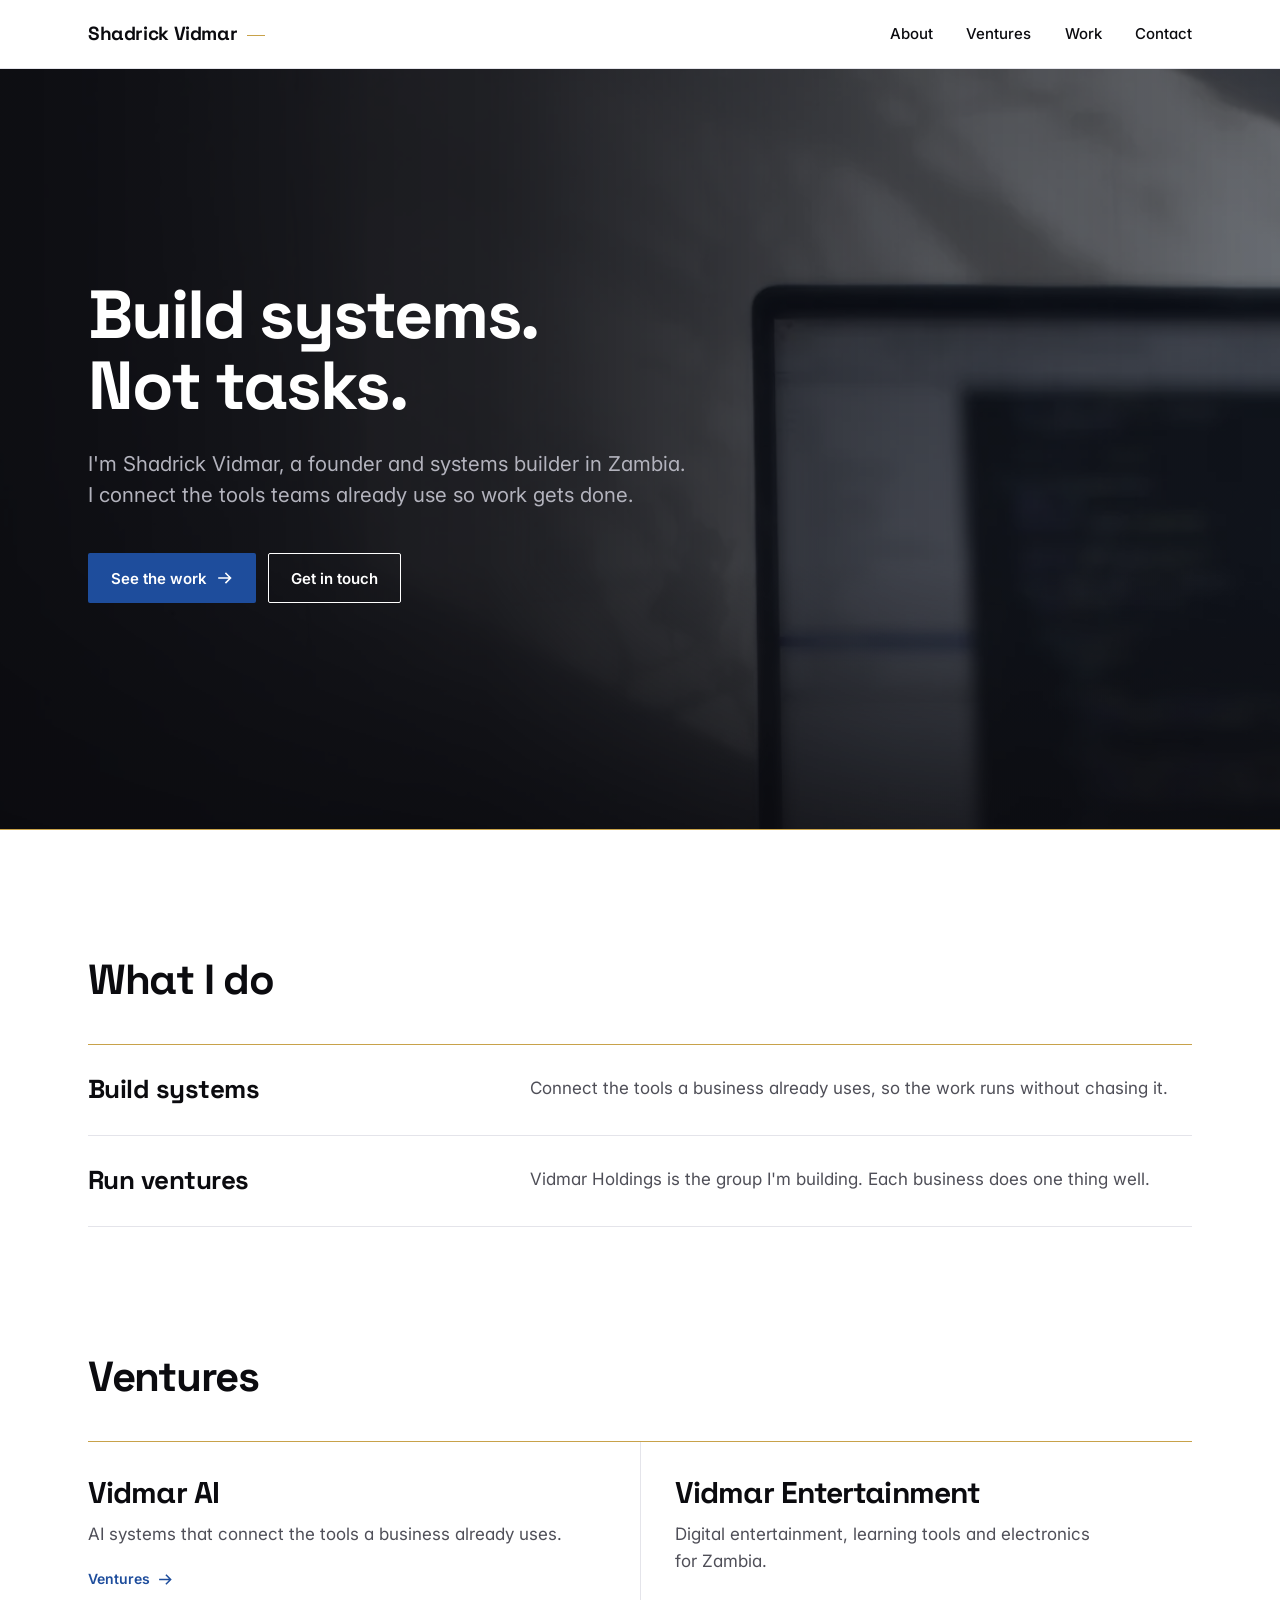
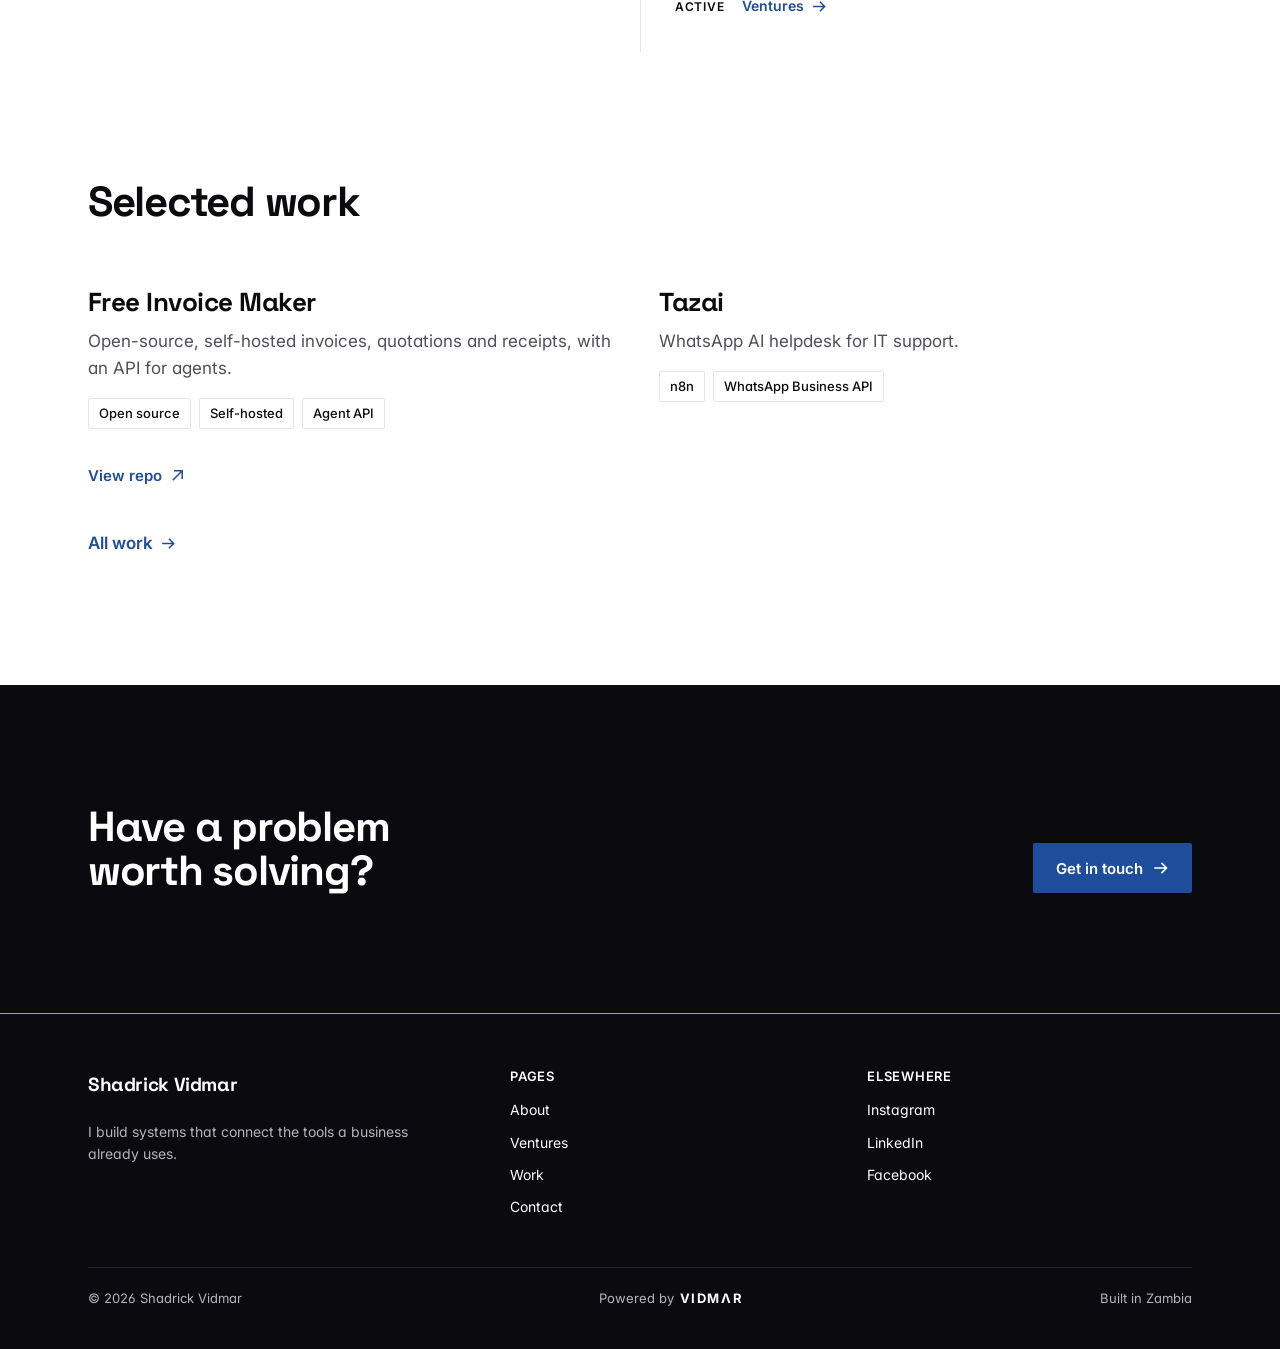
==== commit 544c9242: "Hero carousel, CV-based About, Ventures and Work" ====
--- a/index.html
+++ b/index.html
@@ -24,14 +24,15 @@
 <nav aria-label="Main"><ul class="nav"><li><a href="about/">About</a></li><li><a href="ventures/">Ventures</a></li><li><a href="work/">Work</a></li><li><a href="contact/">Contact</a></li></ul></nav>
 </div></header>
 <main>
-<section class="hero dark"><div class="wrap split">
-<div class="hero-copy">
+<style>@keyframes heroFade{0%{opacity:0;transform:scale(1.02)}6.00%{opacity:1}33.33%{opacity:1}39.33%{opacity:0;transform:scale(1.08)}100%{opacity:0;transform:scale(1.08)}}</style>
+<section class="hero hero-photo dark">
+<div aria-hidden="true" class="hero-bg"><div class="hero-slide" style="background-image:url(photos/hero/01-desk-window.webp);animation:heroFade 21s linear -1.26s infinite"></div><div class="hero-slide" style="background-image:url(photos/hero/02-desk-lamp.webp);animation:heroFade 21s linear 5.74s infinite"></div><div class="hero-slide" style="background-image:url(photos/hero/03-screen-glow.webp);animation:heroFade 21s linear 12.74s infinite"></div><div class="hero-shade"></div></div>
+<div class="wrap"><div class="hero-copy">
 <h1>Build systems. Not tasks.</h1>
 <p class="lead">I'm Shadrick Vidmar, a founder and systems builder in Zambia. I connect the tools teams already use so work gets done.</p>
 <div class="btns"><a class="btn btn-primary" href="work/">See the work <svg aria-hidden="true" fill="none" viewbox="0 0 16 16"><path d="M2 8h11M9 3.5 13.5 8 9 12.5" stroke="currentColor" stroke-linecap="square" stroke-width="1.6"></path></svg></a><a class="btn btn-ghost" href="contact/">Get in touch</a></div>
-</div>
-<div aria-hidden="true" class="mono"><span>SV</span></div>
-</div></section>
+</div></div>
+</section>
 <hr class="hair"/>
 <section class="section"><div class="wrap">
 <h2>What I do</h2>
--- a/assets/site.css
+++ b/assets/site.css
@@ -212,3 +212,22 @@
 .find-me a:hover{color:var(--primary)}
 .find-me a svg{width:18px;height:18px}
 @media (max-width:900px){.mono{display:none}}
+
+.hero-photo{position:relative;overflow:hidden;isolation:isolate;min-height:min(86vh,760px);display:flex;align-items:center}
+.hero-photo .wrap{position:relative;z-index:2;width:100%}
+.hero-photo .hero-copy{max-width:640px}
+.hero-bg{position:absolute;inset:0;z-index:0;background:var(--ink)}
+.hero-slide{position:absolute;inset:0;background-size:cover;background-position:center;opacity:0;will-change:opacity,transform;filter:saturate(.55) brightness(.9)}
+.hero-slide:first-child{opacity:1}
+.hero-shade{position:absolute;inset:0;background:
+  linear-gradient(90deg,rgba(11,11,15,.94) 0%,rgba(11,11,15,.86) 38%,rgba(11,11,15,.62) 70%,rgba(11,11,15,.5) 100%),
+  linear-gradient(0deg,rgba(11,11,15,.7) 0%,rgba(11,11,15,0) 35%),
+  color-mix(in srgb,var(--primary) 14%,transparent)}
+@media (max-width:720px){
+  .hero-photo{min-height:auto}
+  .hero-shade{background:linear-gradient(180deg,rgba(11,11,15,.84),rgba(11,11,15,.9)),color-mix(in srgb,var(--primary) 14%,transparent)}
+}
+.hero-slide video{position:absolute;inset:0;width:100%;height:100%;object-fit:cover}
+@media (prefers-reduced-motion:reduce){.hero-slide{transform:none}.hero-slide video{display:none}}
+.edu{list-style:none;padding:0;margin:24px 0 0;display:grid;gap:12px;font-size:16px}
+.edu li{padding-left:16px;border-left:1px solid var(--gold)}
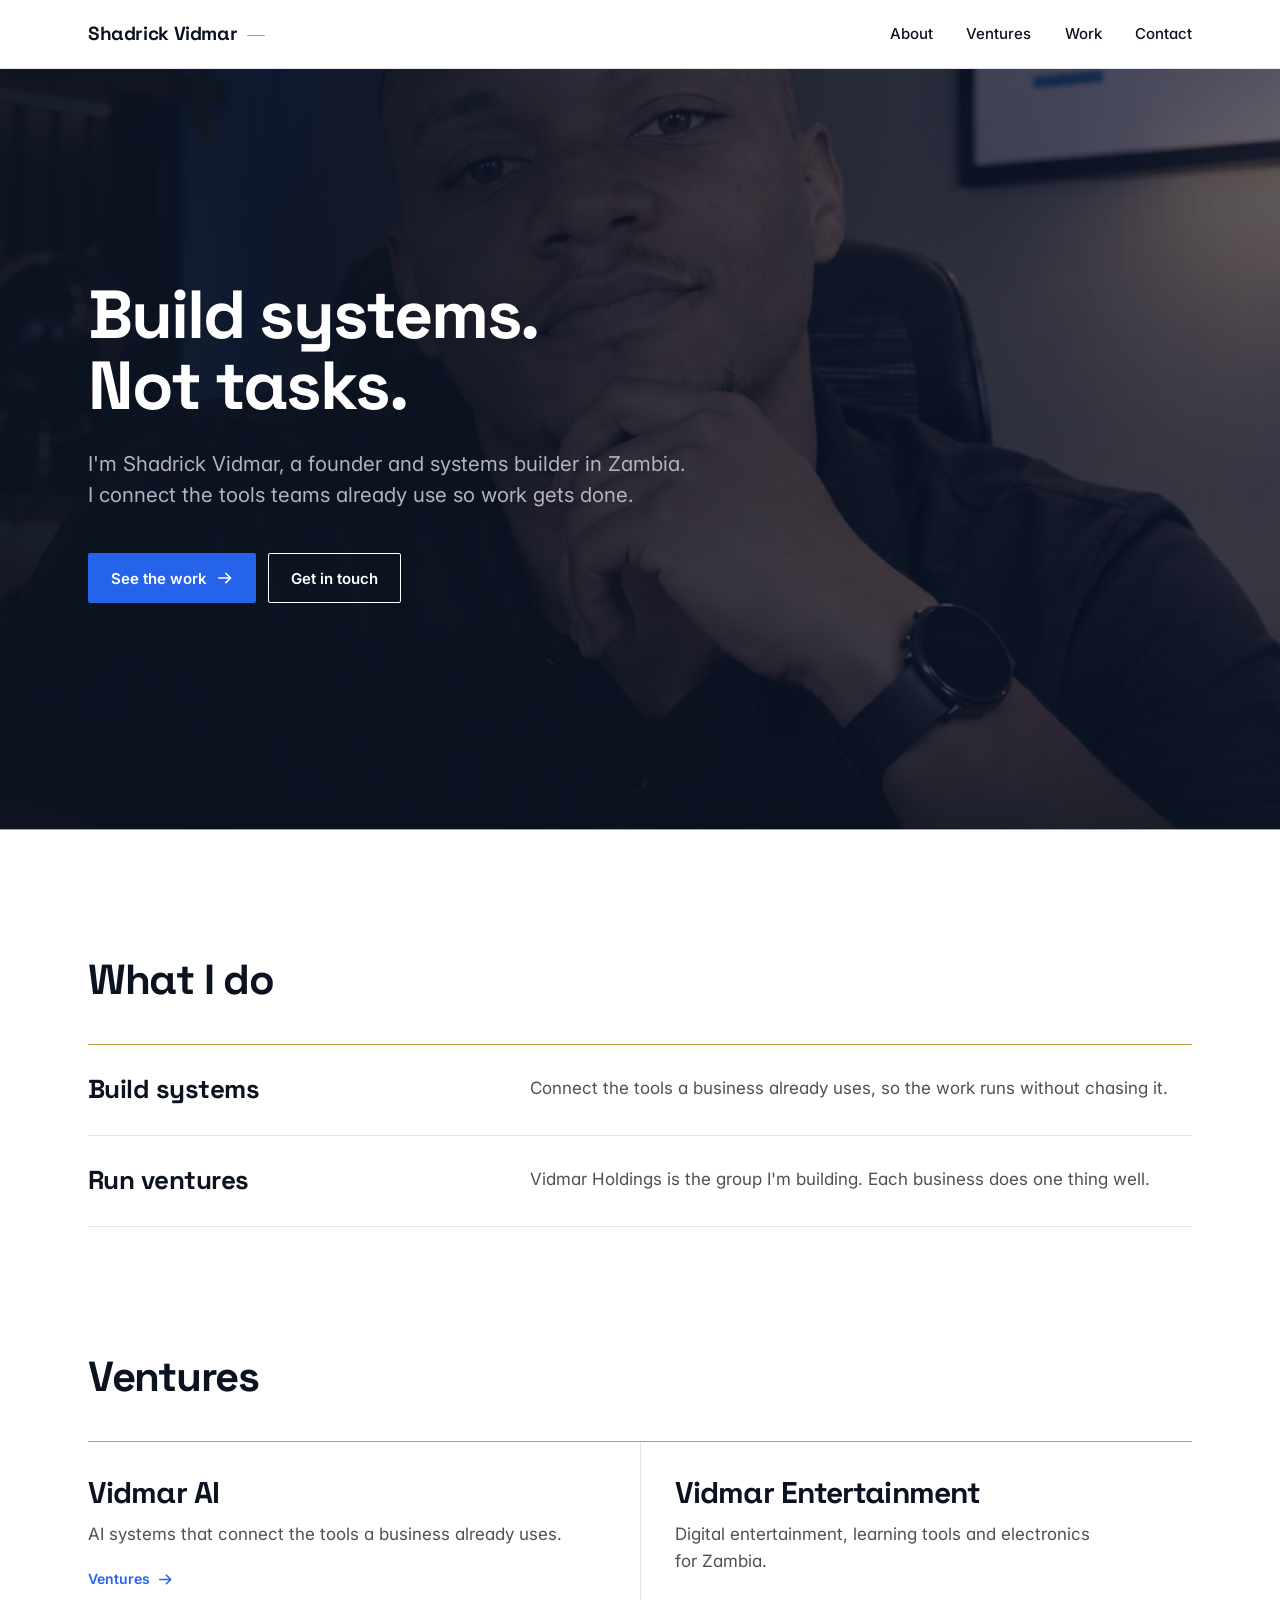
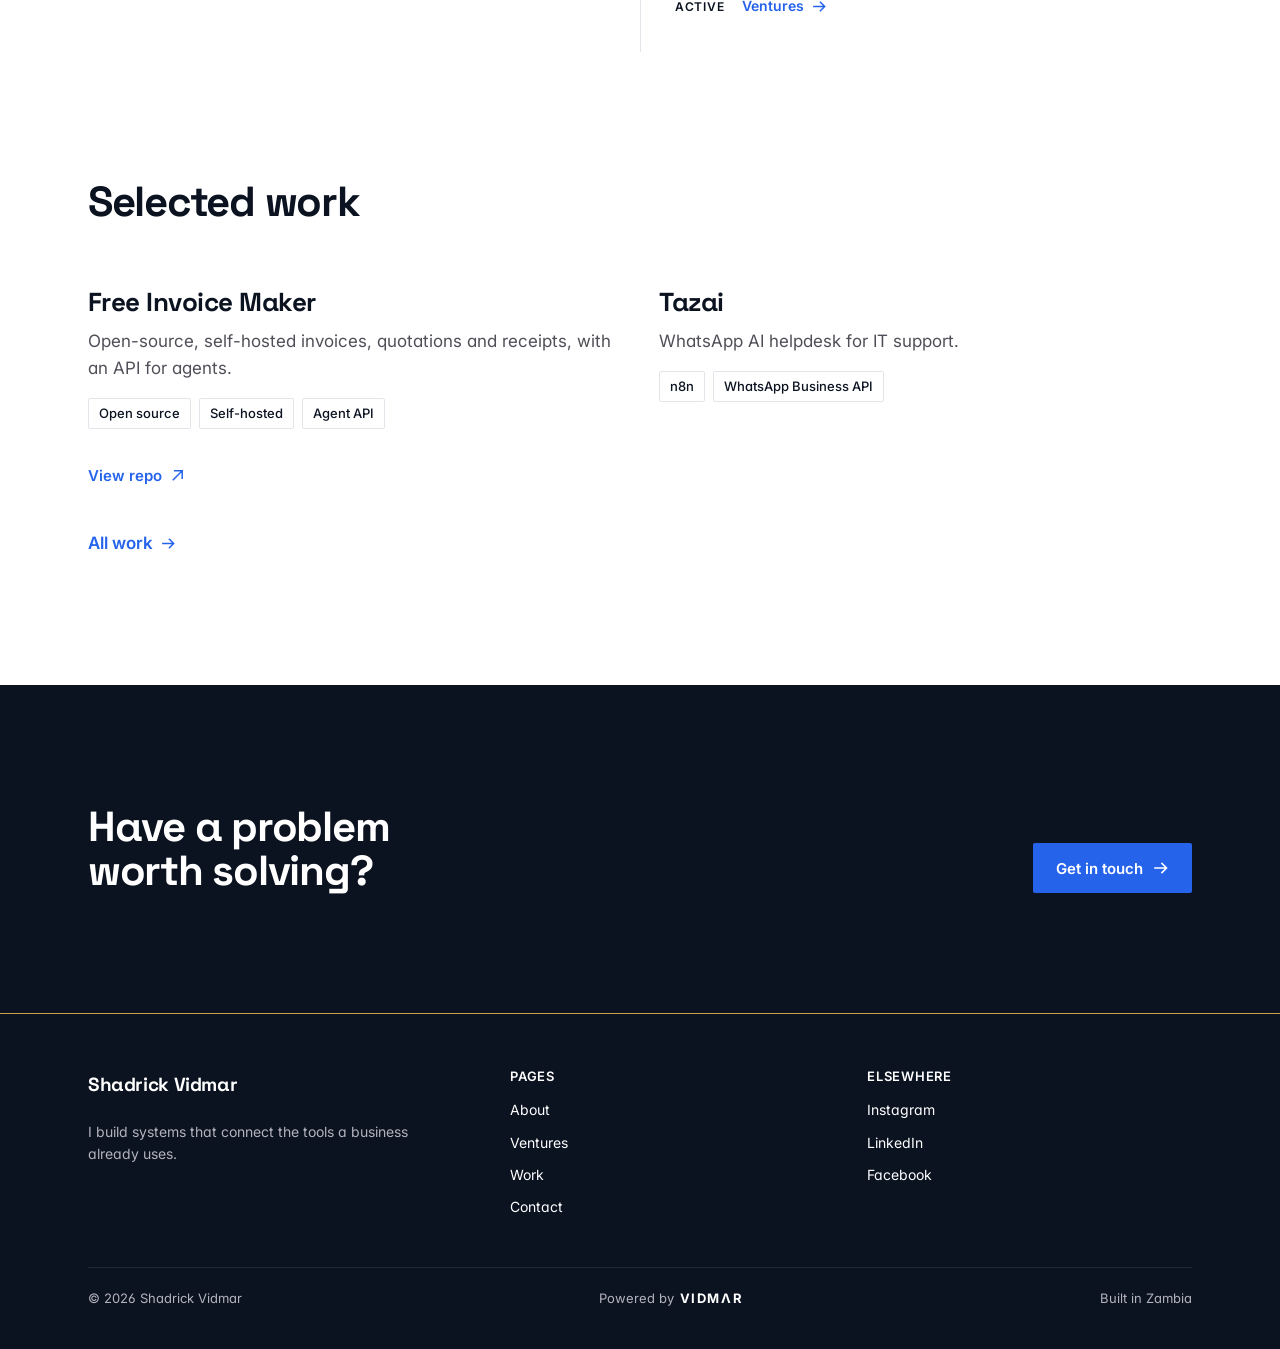
==== commit 295309ba: "Brand lock: Bridge Blue #2563EB, navy, approved desk portraits" ====
--- a/index.html
+++ b/index.html
@@ -24,9 +24,9 @@
 <nav aria-label="Main"><ul class="nav"><li><a href="about/">About</a></li><li><a href="ventures/">Ventures</a></li><li><a href="work/">Work</a></li><li><a href="contact/">Contact</a></li></ul></nav>
 </div></header>
 <main>
-<style>@keyframes heroFade{0%{opacity:0;transform:scale(1.02)}6.00%{opacity:1}33.33%{opacity:1}39.33%{opacity:0;transform:scale(1.08)}100%{opacity:0;transform:scale(1.08)}}</style>
+<style>@keyframes heroFade{0%{opacity:0;transform:scale(1.02)}6.00%{opacity:1}50.00%{opacity:1}56.00%{opacity:0;transform:scale(1.08)}100%{opacity:0;transform:scale(1.08)}}</style>
 <section class="hero hero-photo dark">
-<div aria-hidden="true" class="hero-bg"><div class="hero-slide" style="background-image:url(photos/hero/01-desk-window.webp);animation:heroFade 21s linear -1.26s infinite"></div><div class="hero-slide" style="background-image:url(photos/hero/02-desk-lamp.webp);animation:heroFade 21s linear 5.74s infinite"></div><div class="hero-slide" style="background-image:url(photos/hero/03-screen-glow.webp);animation:heroFade 21s linear 12.74s infinite"></div><div class="hero-shade"></div></div>
+<div aria-hidden="true" class="hero-bg"><div class="hero-slide" style="background-image:url(photos/hero/01-thinker-desk.webp);animation:heroFade 14s linear -0.84s infinite"></div><div class="hero-slide" style="background-image:url(photos/hero/02-thinker-desk-alt.webp);animation:heroFade 14s linear 6.16s infinite"></div><div class="hero-shade"></div></div>
 <div class="wrap"><div class="hero-copy">
 <h1>Build systems. Not tasks.</h1>
 <p class="lead">I'm Shadrick Vidmar, a founder and systems builder in Zambia. I connect the tools teams already use so work gets done.</p>
--- a/assets/site.css
+++ b/assets/site.css
@@ -2,13 +2,11 @@
 @font-face{font-family:"Inter";src:url(fonts/Inter.ttf) format("truetype");font-weight:100 900;font-display:swap}
 
 :root{
-  --primary:#1E4D9C;              --ink:#0B0B0F;
-  --paper:#FFFFFF;
+  --primary:#2563EB;              --ink:#0B1220;                  --paper:#FFFFFF;
   --gold:#C8A24A;                 --primary-ink:color-mix(in srgb,var(--primary) 82%,var(--ink));
-  --muted:#4F4F58;                --muted-dark:#B3B3BD;           --line:#E4E4EA;
-  --line-dark:#24242C;
-  --tint:#F4F5F8;
-  --s1:16px;--s2:26px;--s3:42px;--s4:68px;     --sp:clamp(72px,10vw,128px);
+  --muted:#4F4F58;                --muted-dark:#B3B3BD;           --slate:#1F2937;
+  --line:#E4E4EA;
+  --line-dark:#1F2937;            --tint:#F8FAFC;                 --s1:16px;--s2:26px;--s3:42px;--s4:68px;     --sp:clamp(72px,10vw,128px);
   --max:1200px;
   --r:2px;                        --ease:cubic-bezier(.16,1,.3,1);
 }
@@ -220,12 +218,12 @@
 .hero-slide{position:absolute;inset:0;background-size:cover;background-position:center;opacity:0;will-change:opacity,transform;filter:saturate(.55) brightness(.9)}
 .hero-slide:first-child{opacity:1}
 .hero-shade{position:absolute;inset:0;background:
-  linear-gradient(90deg,rgba(11,11,15,.94) 0%,rgba(11,11,15,.86) 38%,rgba(11,11,15,.62) 70%,rgba(11,11,15,.5) 100%),
-  linear-gradient(0deg,rgba(11,11,15,.7) 0%,rgba(11,11,15,0) 35%),
+  linear-gradient(90deg,rgba(11,18,32,.94) 0%,rgba(11,18,32,.86) 38%,rgba(11,18,32,.62) 70%,rgba(11,18,32,.5) 100%),
+  linear-gradient(0deg,rgba(11,18,32,.7) 0%,rgba(11,18,32,0) 35%),
   color-mix(in srgb,var(--primary) 14%,transparent)}
 @media (max-width:720px){
   .hero-photo{min-height:auto}
-  .hero-shade{background:linear-gradient(180deg,rgba(11,11,15,.84),rgba(11,11,15,.9)),color-mix(in srgb,var(--primary) 14%,transparent)}
+  .hero-shade{background:linear-gradient(180deg,rgba(11,18,32,.84),rgba(11,18,32,.9)),color-mix(in srgb,var(--primary) 14%,transparent)}
 }
 .hero-slide video{position:absolute;inset:0;width:100%;height:100%;object-fit:cover}
 @media (prefers-reduced-motion:reduce){.hero-slide{transform:none}.hero-slide video{display:none}}
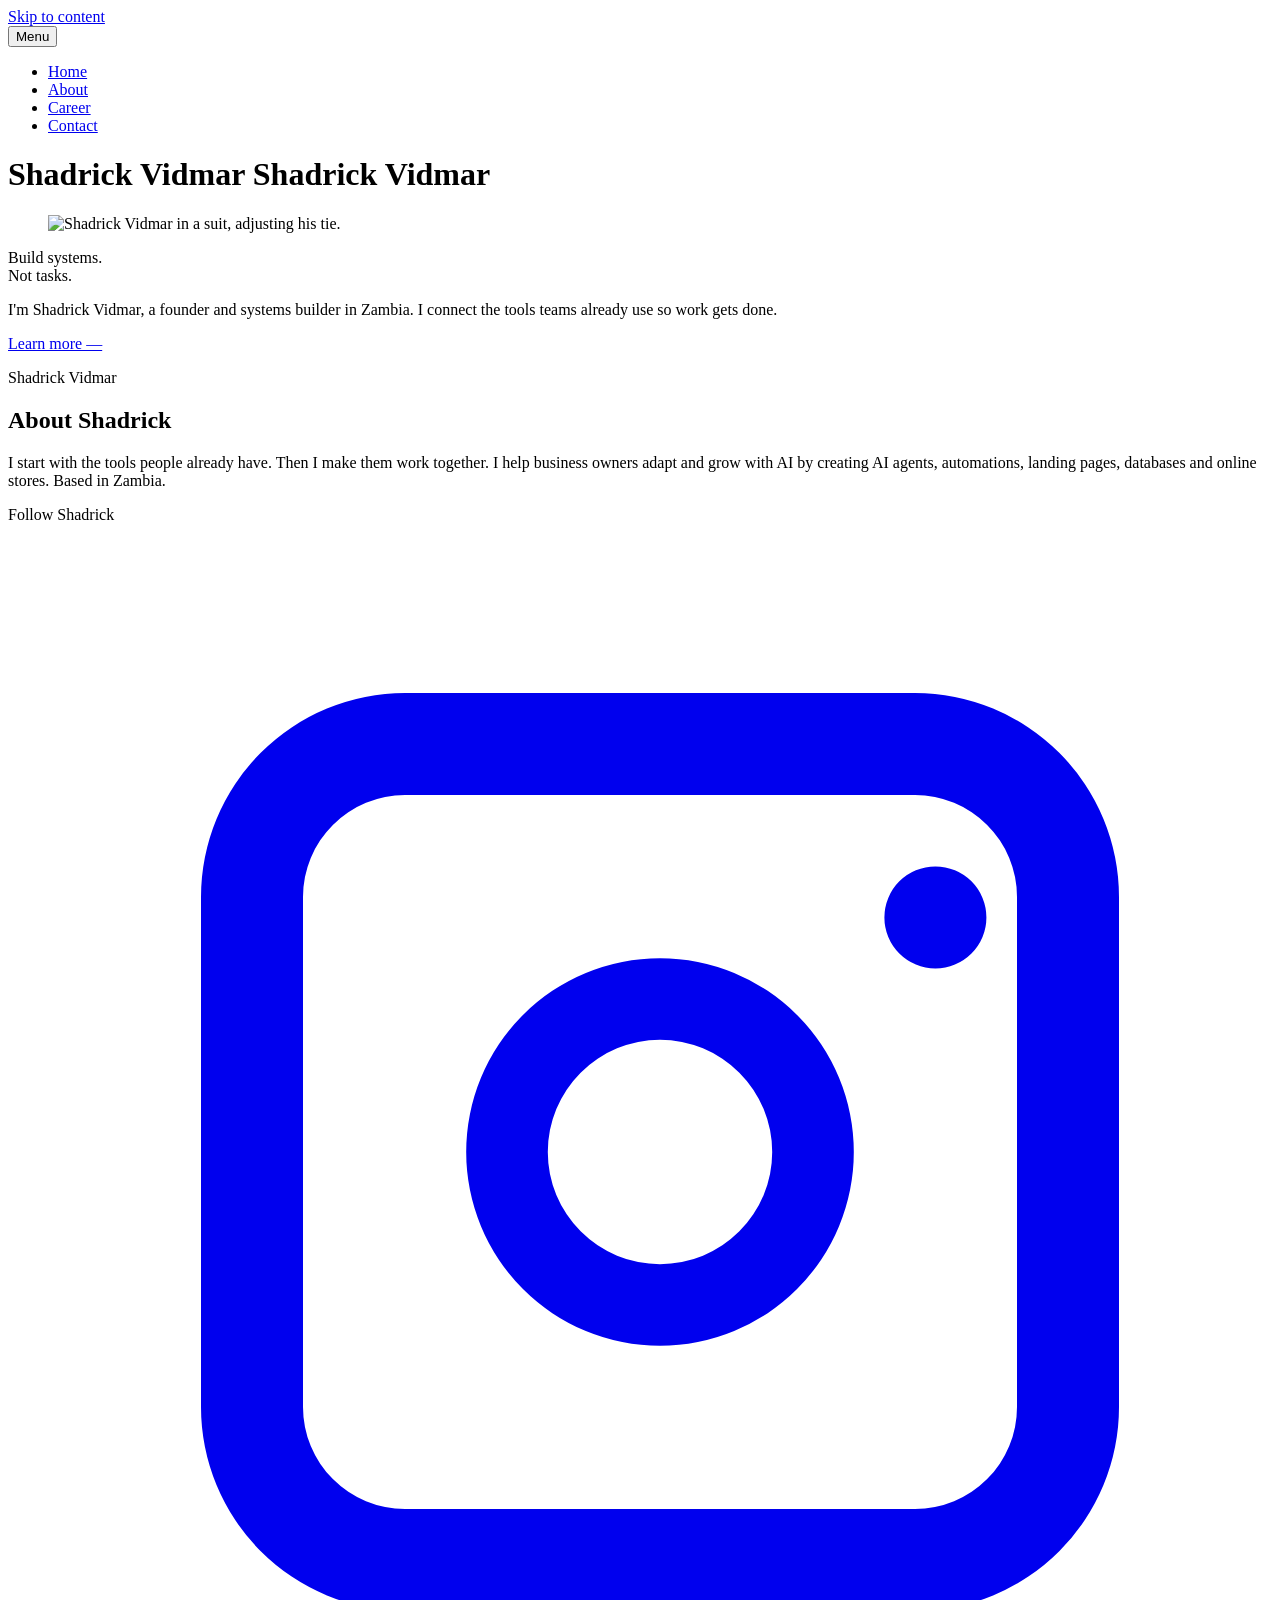
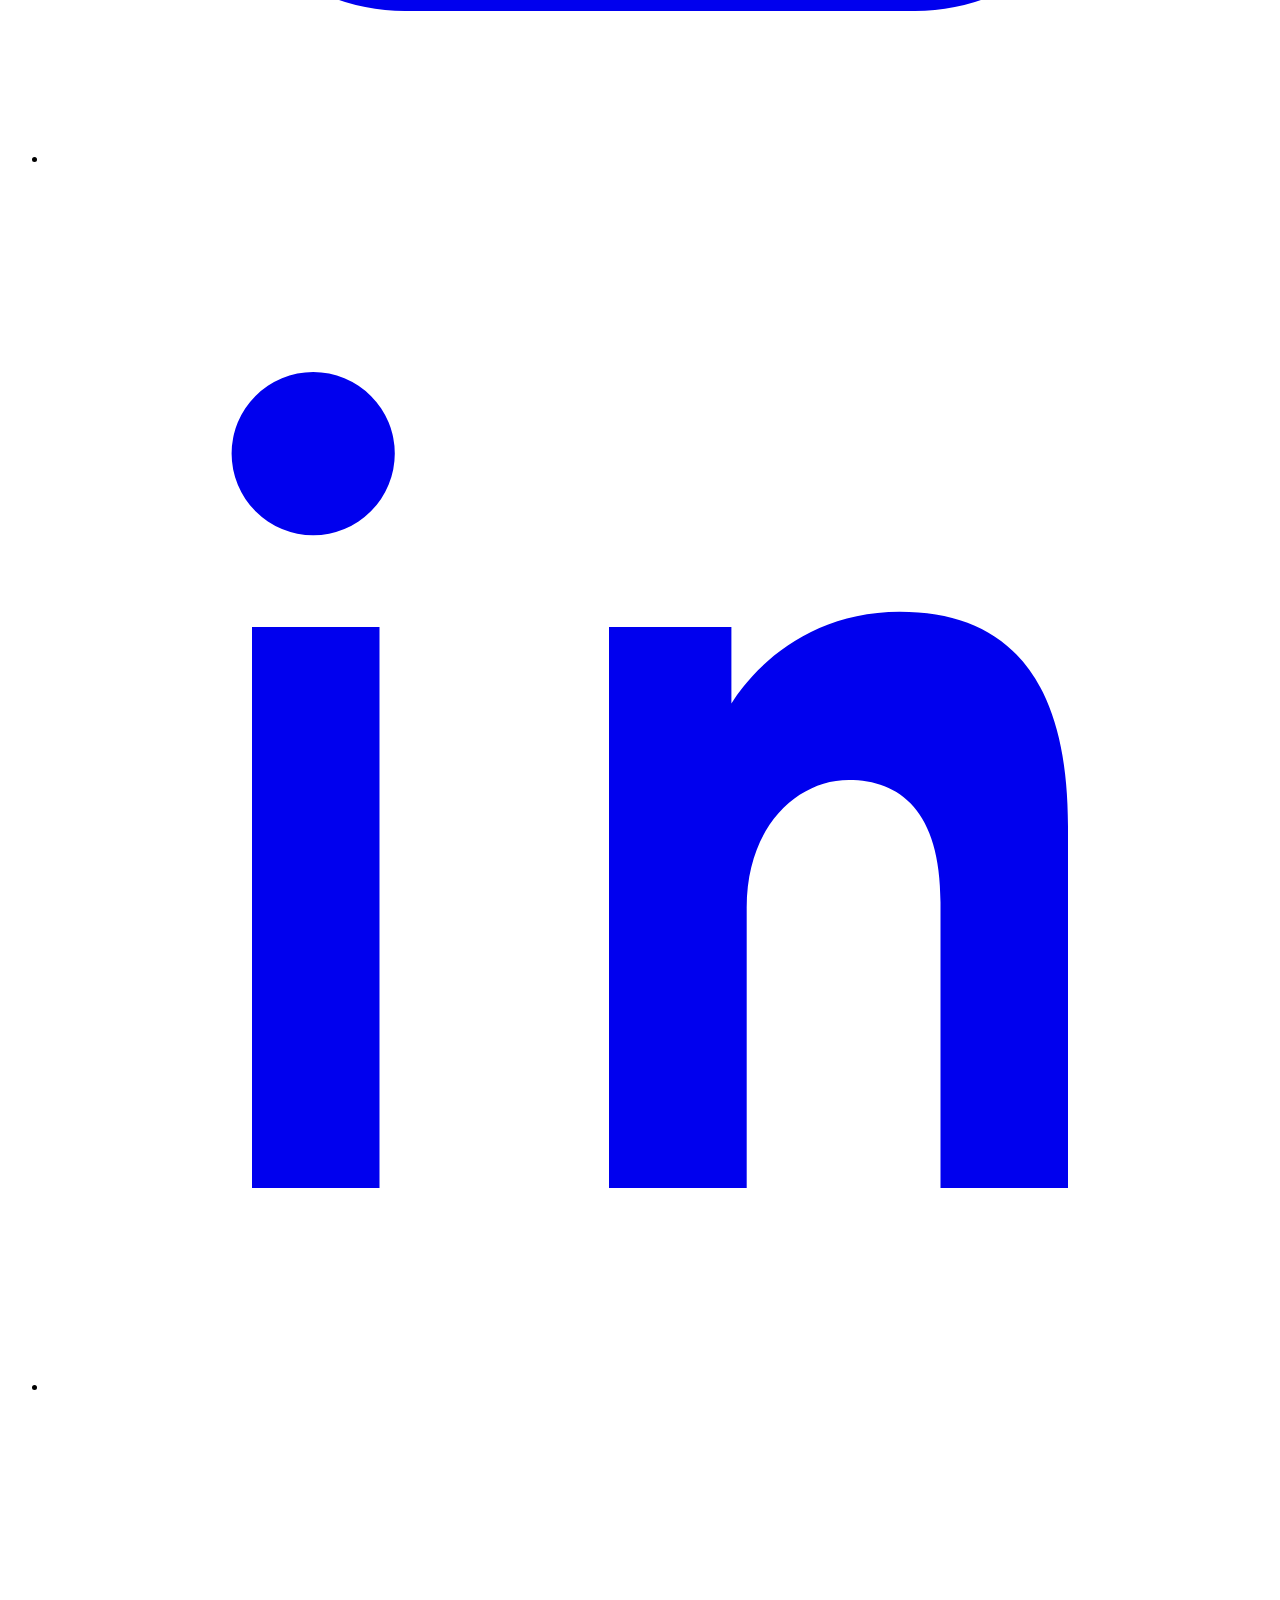
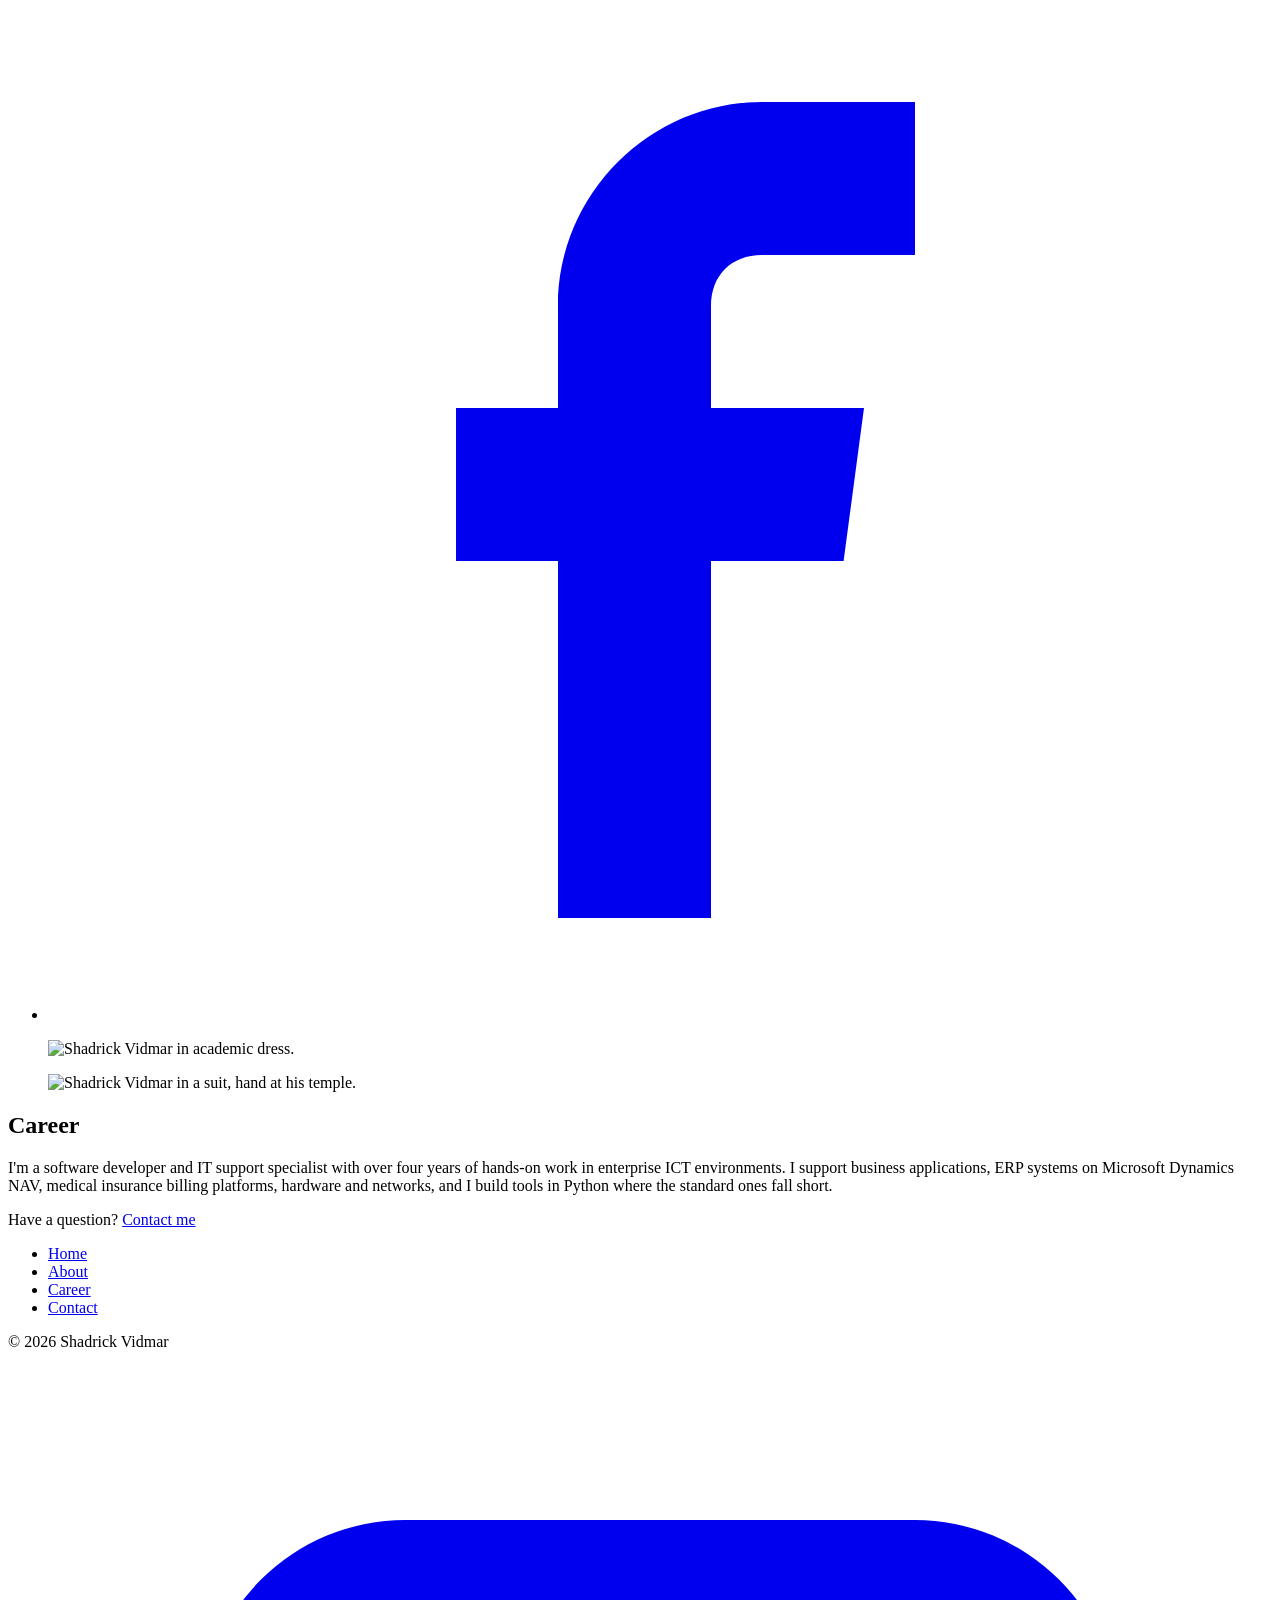
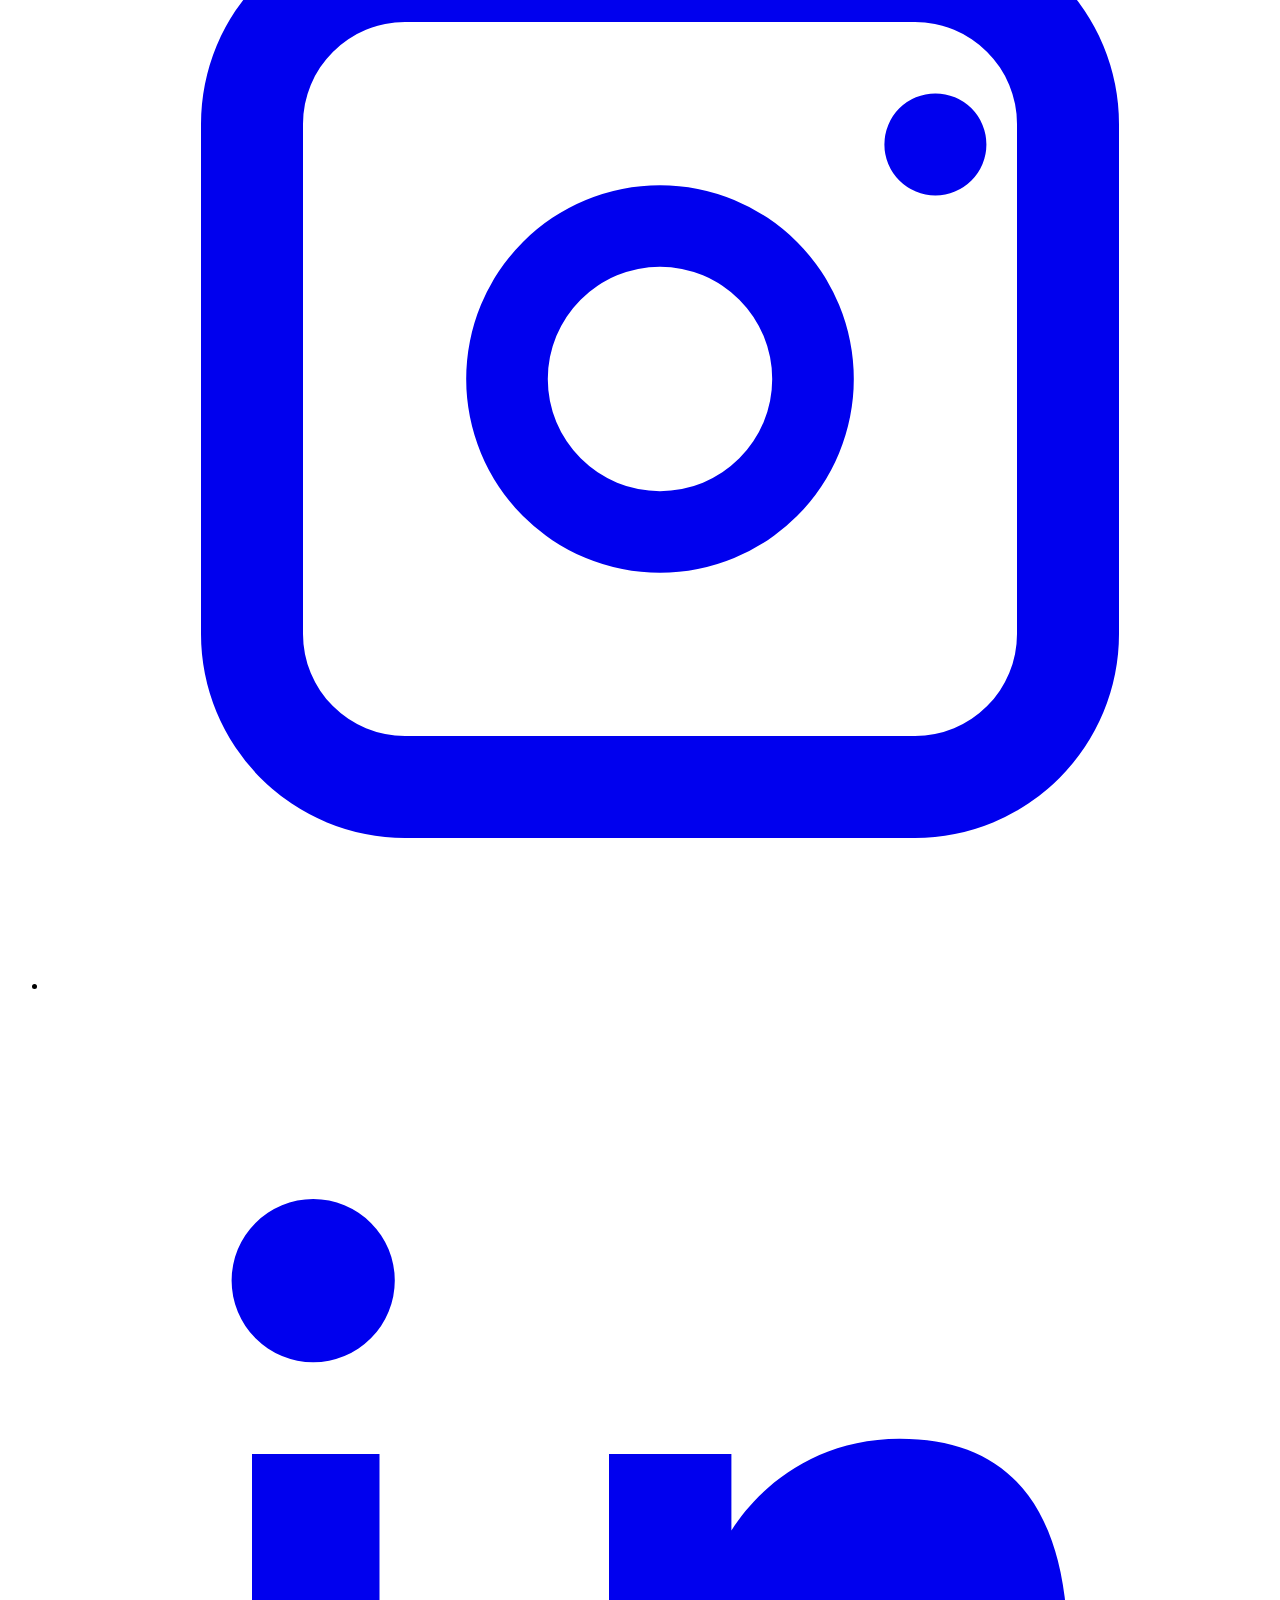
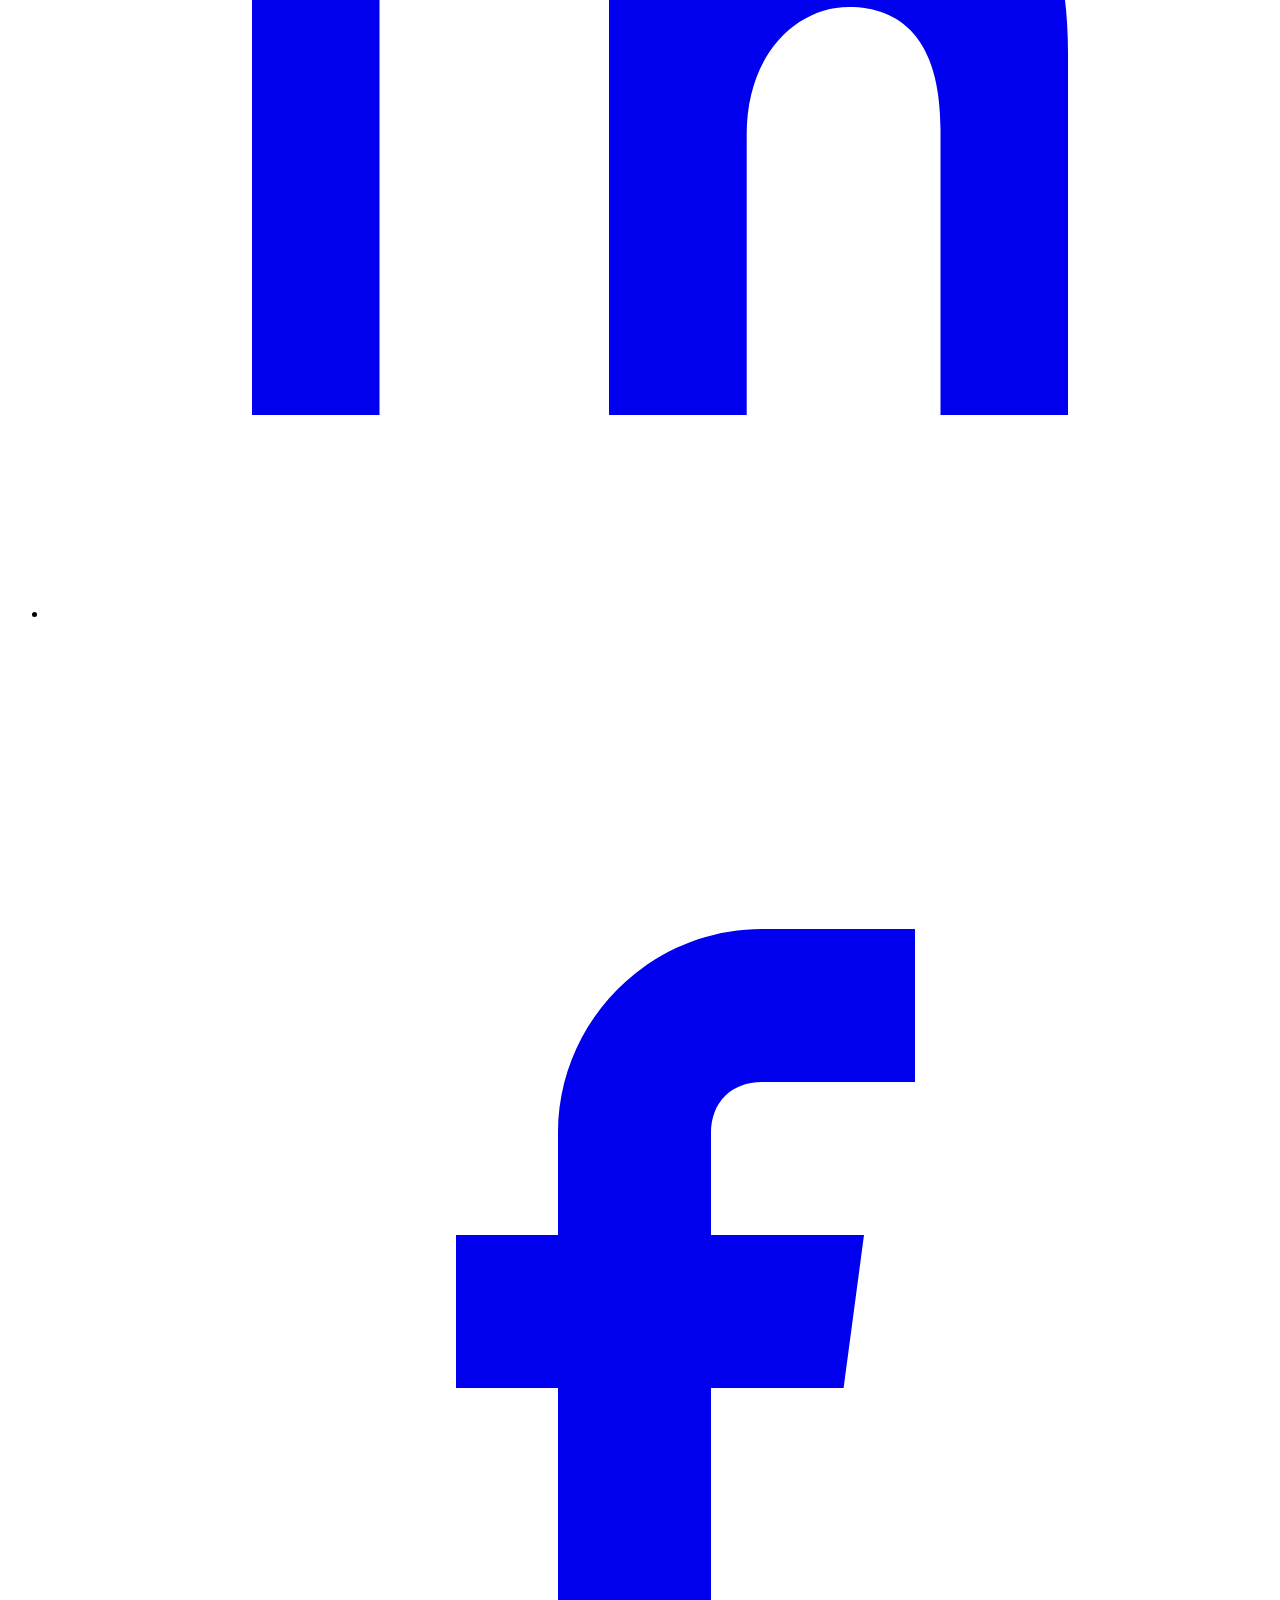
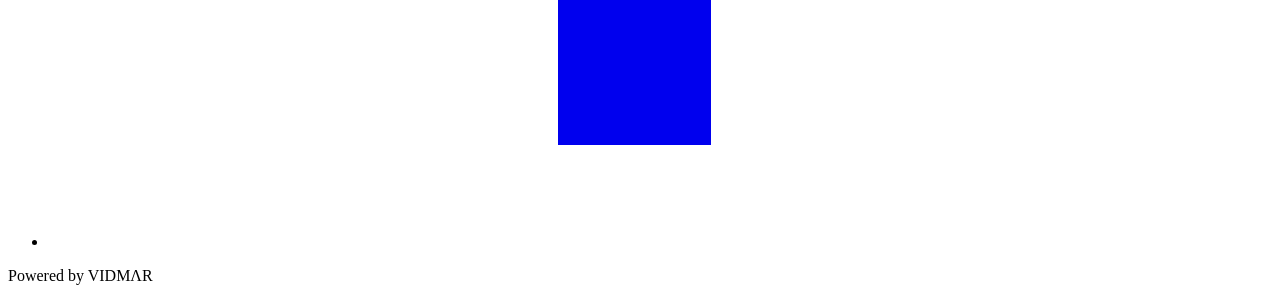
==== commit 36c67169: "Publish compiled personal site preview with correct Pages base" ====
--- a/index.html
+++ b/index.html
@@ -1,86 +1,84 @@
-<!DOCTYPE html>
-
+<!doctype html>
 <html lang="en">
 <head>
-<meta charset="utf-8"/>
-<meta content="width=device-width,initial-scale=1" name="viewport"/>
-<meta content="noindex,nofollow" name="robots"/>
+<meta charset="utf-8">
+<meta name="viewport" content="width=device-width, initial-scale=1">
+<meta name="robots" content="noindex, nofollow">
+<meta name="theme-color" content="#E10600">
 <title>Shadrick Vidmar</title>
-<meta content="Founder and systems builder in Zambia." name="description"/>
-<meta content="Shadrick Vidmar" property="og:title"/>
-<meta content="Founder and systems builder in Zambia." property="og:description"/>
-<meta content="website" property="og:type"/>
-
-
-<meta content="summary_large_image" name="twitter:card"/>
-<meta content="Shadrick Vidmar" name="twitter:title"/>
-<meta content="Founder and systems builder in Zambia." name="twitter:description"/>
-<link as="font" crossorigin="" href="assets/fonts/SpaceGrotesk.ttf" rel="preload" type="font/ttf"/>
-<link href="assets/site.css" rel="stylesheet"/>
+<meta name="description" content="Shadrick Vidmar is a founder and systems builder in Zambia.">
+<link rel="preconnect" href="https://fonts.googleapis.com">
+<link rel="preconnect" href="https://fonts.gstatic.com" crossorigin>
+<link href="https://fonts.googleapis.com/css2?family=Open+Sans:ital,wght@0,400;0,600;0,800;1,600&amp;display=swap" rel="stylesheet">
+<link rel="stylesheet" href="/sv-preview-70aaa536/assets/site.css">
 </head>
 <body>
-<header class="site-head"><div class="wrap">
-<a class="wordmark" href="./">Shadrick Vidmar<span aria-hidden="true"></span></a>
-<nav aria-label="Main"><ul class="nav"><li><a href="about/">About</a></li><li><a href="ventures/">Ventures</a></li><li><a href="work/">Work</a></li><li><a href="contact/">Contact</a></li></ul></nav>
-</div></header>
+<a class="skip" href="#about">Skip to content</a>
+<header class="hero" id="home">
+  <div class="hero-split" aria-hidden="true"><div class="pane pane-char"></div><div class="pane pane-red"></div></div>
+  <div class="hero-bar">
+    <button class="nav-toggle" type="button" aria-expanded="false" aria-controls="site-nav">
+      <span class="nav-toggle-bars" aria-hidden="true"></span>
+      <span class="sr-only">Menu</span>
+    </button>
+    <nav id="site-nav" class="site-nav" aria-label="Main">
+      <ul><li><a href="#home" aria-current="page">Home</a></li><li><a href="#about">About</a></li><li><a href="#career">Career</a></li><li><a href="#contact">Contact</a></li></ul>
+    </nav>
+  </div>
+  <h1 class="hero-name">
+    <span class="hero-name-a">Shadrick Vidmar</span>
+    <span class="hero-name-b" aria-hidden="true">Shadrick Vidmar</span>
+  </h1>
+  <figure class="hero-portrait"><img fetchpriority="high" class="bw" src="/sv-preview-70aaa536/photos/portraits/hero-tie.webp" alt="Shadrick Vidmar in a suit, adjusting his tie." decoding="sync" width="1150" height="1487" srcset="/sv-preview-70aaa536/photos/portraits/hero-tie.webp 1150w" sizes="(max-width: 600px) 70vw, 42vw"></figure>
+  <div class="hero-copy">
+    <p class="tagline">Build systems.<br>Not tasks.</p>
+    <p class="intro">I&#x27;m Shadrick Vidmar, a founder and systems builder in Zambia. I connect the tools teams already use so work gets done.</p>
+    <a class="learn" href="#about">Learn more —</a>
+  </div>
+</header>
 <main>
-<style>@keyframes heroFade{0%{opacity:0;transform:scale(1.02)}6.00%{opacity:1}50.00%{opacity:1}56.00%{opacity:0;transform:scale(1.08)}100%{opacity:0;transform:scale(1.08)}}</style>
-<section class="hero hero-photo dark">
-<div aria-hidden="true" class="hero-bg"><div class="hero-slide" style="background-image:url(photos/hero/01-thinker-desk.webp);animation:heroFade 14s linear -0.84s infinite"></div><div class="hero-slide" style="background-image:url(photos/hero/02-thinker-desk-alt.webp);animation:heroFade 14s linear 6.16s infinite"></div><div class="hero-shade"></div></div>
-<div class="wrap"><div class="hero-copy">
-<h1>Build systems. Not tasks.</h1>
-<p class="lead">I'm Shadrick Vidmar, a founder and systems builder in Zambia. I connect the tools teams already use so work gets done.</p>
-<div class="btns"><a class="btn btn-primary" href="work/">See the work <svg aria-hidden="true" fill="none" viewbox="0 0 16 16"><path d="M2 8h11M9 3.5 13.5 8 9 12.5" stroke="currentColor" stroke-linecap="square" stroke-width="1.6"></path></svg></a><a class="btn btn-ghost" href="contact/">Get in touch</a></div>
-</div></div>
-</section>
-<hr class="hair"/>
-<section class="section"><div class="wrap">
-<h2>What I do</h2>
-<div class="rows">
-<div class="row"><h3>Build systems</h3><p>Connect the tools a business already uses, so the work runs without chasing it.</p></div>
-<div class="row"><h3>Run ventures</h3><p>Vidmar Holdings is the group I'm building. Each business does one thing well.</p></div>
-
-</div>
-</div></section>
-<section class="section"><div class="wrap">
-<h2>Ventures</h2>
-<div class="ventures">
-<div class="venture"><div class="vname">Vidmar AI</div><p>AI systems that connect the tools a business already uses.</p><div class="meta"><a class="link-arrow" href="ventures/">Ventures <svg aria-hidden="true" fill="none" viewbox="0 0 16 16"><path d="M2 8h11M9 3.5 13.5 8 9 12.5" stroke="currentColor" stroke-linecap="square" stroke-width="1.6"></path></svg></a></div></div>
-<div class="venture"><div class="vname">Vidmar Entertainment</div><p>Digital entertainment, learning tools and electronics for Zambia.</p><div class="meta"><span class="status">Active</span><a class="link-arrow" href="ventures/">Ventures <svg aria-hidden="true" fill="none" viewbox="0 0 16 16"><path d="M2 8h11M9 3.5 13.5 8 9 12.5" stroke="currentColor" stroke-linecap="square" stroke-width="1.6"></path></svg></a></div></div>
-</div>
-</div></section>
-<section class="section"><div class="wrap">
-<h2>Selected work</h2>
-<div class="work-grid">
-<article class="project">
-
-<h3>Free Invoice Maker</h3>
-<p>Open-source, self-hosted invoices, quotations and receipts, with an API for agents.</p>
-<ul class="tags"><li>Open source</li><li>Self-hosted</li><li>Agent API</li></ul>
-<div class="links"><a class="link-arrow" href="https://github.com/vidmarshdrck/freeinvoicemaker" rel="noopener">View repo <svg aria-hidden="true" fill="none" viewbox="0 0 16 16"><path d="M5 3h8v8M13 3 3.5 12.5" stroke="currentColor" stroke-linecap="square" stroke-width="1.6"></path></svg></a></div>
-</article>
-<article class="project">
-
-<h3>Tazai</h3>
-<p>WhatsApp AI helpdesk for IT support.</p>
-<ul class="tags"><li>n8n</li><li>WhatsApp Business API</li></ul>
-
-</article>
-</div>
-<p style="margin-top:42px"><a class="link-arrow" href="work/">All work <svg aria-hidden="true" fill="none" viewbox="0 0 16 16"><path d="M2 8h11M9 3.5 13.5 8 9 12.5" stroke="currentColor" stroke-linecap="square" stroke-width="1.6"></path></svg></a></p>
-</div></section>
-<section class="cta dark"><div class="wrap">
-<h2>Have a problem worth solving?</h2>
-<a class="btn btn-primary" href="contact/">Get in touch <svg aria-hidden="true" fill="none" viewbox="0 0 16 16"><path d="M2 8h11M9 3.5 13.5 8 9 12.5" stroke="currentColor" stroke-linecap="square" stroke-width="1.6"></path></svg></a>
-</div></section>
+  <section class="about" id="about" aria-labelledby="about-heading">
+    <p class="rail"><span>Shadrick Vidmar</span></p>
+    <div class="about-grid about-split">
+      <div class="about-copy">
+        <h2 id="about-heading">About Shadrick</h2>
+        <p>I start with the tools people already have. Then I make them work together. I help business owners adapt and grow with AI by creating AI agents, automations, landing pages, databases and online stores. Based in Zambia.</p>
+        <div class="signature" aria-hidden="true"></div>
+        <div class="follow">
+          <p class="follow-label">Follow Shadrick</p>
+          <ul><li><a class="soc" href="https://instagram.com/shadrickvidmar" rel="me noopener noreferrer" aria-label="Instagram"><svg viewBox="0 0 24 24" aria-hidden="true"><path fill="currentColor" d="M7 3h10a4 4 0 0 1 4 4v10a4 4 0 0 1-4 4H7a4 4 0 0 1-4-4V7a4 4 0 0 1 4-4zm10 2H7a2 2 0 0 0-2 2v10a2 2 0 0 0 2 2h10a2 2 0 0 0 2-2V7a2 2 0 0 0-2-2zm-5 3.2A3.8 3.8 0 1 1 8.2 12 3.8 3.8 0 0 1 12 8.2zm0 1.6a2.2 2.2 0 1 0 2.2 2.2A2.2 2.2 0 0 0 12 9.8zM17.4 6.4a1 1 0 1 1-1 1 1 1 0 0 1 1-1z"/></svg></a></li><li><a class="soc" href="https://www.linkedin.com/in/shadrick-vidmar-277316229" rel="me noopener noreferrer" aria-label="LinkedIn"><svg viewBox="0 0 24 24" aria-hidden="true"><path fill="currentColor" d="M6.5 9H4V20h2.5zM5.2 4A1.6 1.6 0 1 0 5.2 7.2 1.6 1.6 0 0 0 5.2 4zM20 20h-2.5v-5.6c0-1.8-.8-2.4-1.8-2.4s-2 .9-2 2.5V20H11V9h2.4v1.5c.5-.8 1.6-1.8 3.3-1.8 2.2 0 3.3 1.4 3.3 4.2z"/></svg></a></li><li><a class="soc" href="https://www.facebook.com/profile.php?id=100095160108580" rel="me noopener noreferrer" aria-label="Facebook"><svg viewBox="0 0 24 24" aria-hidden="true"><path fill="currentColor" d="M14 9h3V6h-3c-2.2 0-4 1.8-4 4v2H8v3h2v7h3v-7h2.6l.4-3H13v-2c0-.6.4-1 1-1z"/></svg></a></li></ul>
+        </div>
+        <div class="dots dots-about" aria-hidden="true"></div>
+      </div>
+      <figure class="about-figure"><img class="bw" src="/sv-preview-70aaa536/photos/portraits/about.webp" alt="Shadrick Vidmar in academic dress." decoding="sync" width="531" height="1200"></figure>
+    </div>
+  </section>
+  <section class="career-band" id="career" aria-labelledby="career-heading">
+    <div class="career-grid career-split">
+      <figure class="career-portrait"><img class="bw" src="/sv-preview-70aaa536/photos/portraits/career-temple.webp" alt="Shadrick Vidmar in a suit, hand at his temple." decoding="sync" width="866" height="743"></figure>
+      <div class="career-stack">
+        
+        <div class="career">
+          
+          <h2 id="career-heading">Career</h2>
+          <p>I&#x27;m a software developer and IT support specialist with over four years of hands-on work in enterprise ICT environments. I support business applications, ERP systems on Microsoft Dynamics NAV, medical insurance billing platforms, hardware and networks, and I build tools in Python where the standard ones fall short.</p>
+        </div>
+      </div>
+    </div>
+  </section>
+  
 </main>
-<footer class="site-foot"><div class="wrap">
-<div class="grid">
-<div class="stack"><a class="wordmark" href="./">Shadrick Vidmar</a><p>I build systems that connect the tools a business already uses.</p></div>
-<div><h4>Pages</h4><ul><li><a href="about/">About</a></li><li><a href="ventures/">Ventures</a></li><li><a href="work/">Work</a></li><li><a href="contact/">Contact</a></li></ul></div>
-<div><h4>Elsewhere</h4><ul><li><a href="https://instagram.com/shadrickvidmar" rel="me noopener">Instagram</a></li><li><a href="https://www.linkedin.com/in/shadrick-vidmar-277316229?utm_source=share&amp;utm_campaign=share_via&amp;utm_content=profile&amp;utm_medium=android_app" rel="me noopener">LinkedIn</a></li><li><a href="https://www.facebook.com/profile.php?id=100095160108580&amp;mibextid=ZbWKwL" rel="me noopener">Facebook</a></li></ul></div>
-</div>
-<div class="base"><span>© 2026 Shadrick Vidmar</span><span class="powered-by">Powered by <span aria-label="Vidmar" class="vidmar-mark" role="img">VIDMΛR</span></span><span>Built in Zambia</span></div>
-</div></footer>
+<footer class="site-foot" id="contact">
+  <div class="wrap foot-top">
+    <p class="ask">Have a question? <a href="https://www.linkedin.com/in/shadrick-vidmar-277316229" rel="me noopener noreferrer">Contact me</a></p>
+    <nav aria-label="Footer"><ul><li><a href="#home">Home</a></li><li><a href="#about">About</a></li><li><a href="#career">Career</a></li><li><a href="#contact">Contact</a></li></ul></nav>
+  </div>
+  <div class="wrap foot-base">
+    <p class="copy">&copy; 2026 Shadrick Vidmar</p>
+    <ul class="foot-social"><li><a class="foot-soc" href="https://instagram.com/shadrickvidmar" rel="me noopener noreferrer" aria-label="Instagram"><svg viewBox="0 0 24 24" aria-hidden="true"><path fill="currentColor" d="M7 3h10a4 4 0 0 1 4 4v10a4 4 0 0 1-4 4H7a4 4 0 0 1-4-4V7a4 4 0 0 1 4-4zm10 2H7a2 2 0 0 0-2 2v10a2 2 0 0 0 2 2h10a2 2 0 0 0 2-2V7a2 2 0 0 0-2-2zm-5 3.2A3.8 3.8 0 1 1 8.2 12 3.8 3.8 0 0 1 12 8.2zm0 1.6a2.2 2.2 0 1 0 2.2 2.2A2.2 2.2 0 0 0 12 9.8zM17.4 6.4a1 1 0 1 1-1 1 1 1 0 0 1 1-1z"/></svg></a></li><li><a class="foot-soc" href="https://www.linkedin.com/in/shadrick-vidmar-277316229" rel="me noopener noreferrer" aria-label="LinkedIn"><svg viewBox="0 0 24 24" aria-hidden="true"><path fill="currentColor" d="M6.5 9H4V20h2.5zM5.2 4A1.6 1.6 0 1 0 5.2 7.2 1.6 1.6 0 0 0 5.2 4zM20 20h-2.5v-5.6c0-1.8-.8-2.4-1.8-2.4s-2 .9-2 2.5V20H11V9h2.4v1.5c.5-.8 1.6-1.8 3.3-1.8 2.2 0 3.3 1.4 3.3 4.2z"/></svg></a></li><li><a class="foot-soc" href="https://www.facebook.com/profile.php?id=100095160108580" rel="me noopener noreferrer" aria-label="Facebook"><svg viewBox="0 0 24 24" aria-hidden="true"><path fill="currentColor" d="M14 9h3V6h-3c-2.2 0-4 1.8-4 4v2H8v3h2v7h3v-7h2.6l.4-3H13v-2c0-.6.4-1 1-1z"/></svg></a></li></ul>
+    <p class="powered-by">Powered by <span class="vidmar-mark">VIDMΛR</span></p>
+  </div>
+</footer>
+<script src="/sv-preview-70aaa536/assets/site.js" defer></script>
 </body>
 </html>
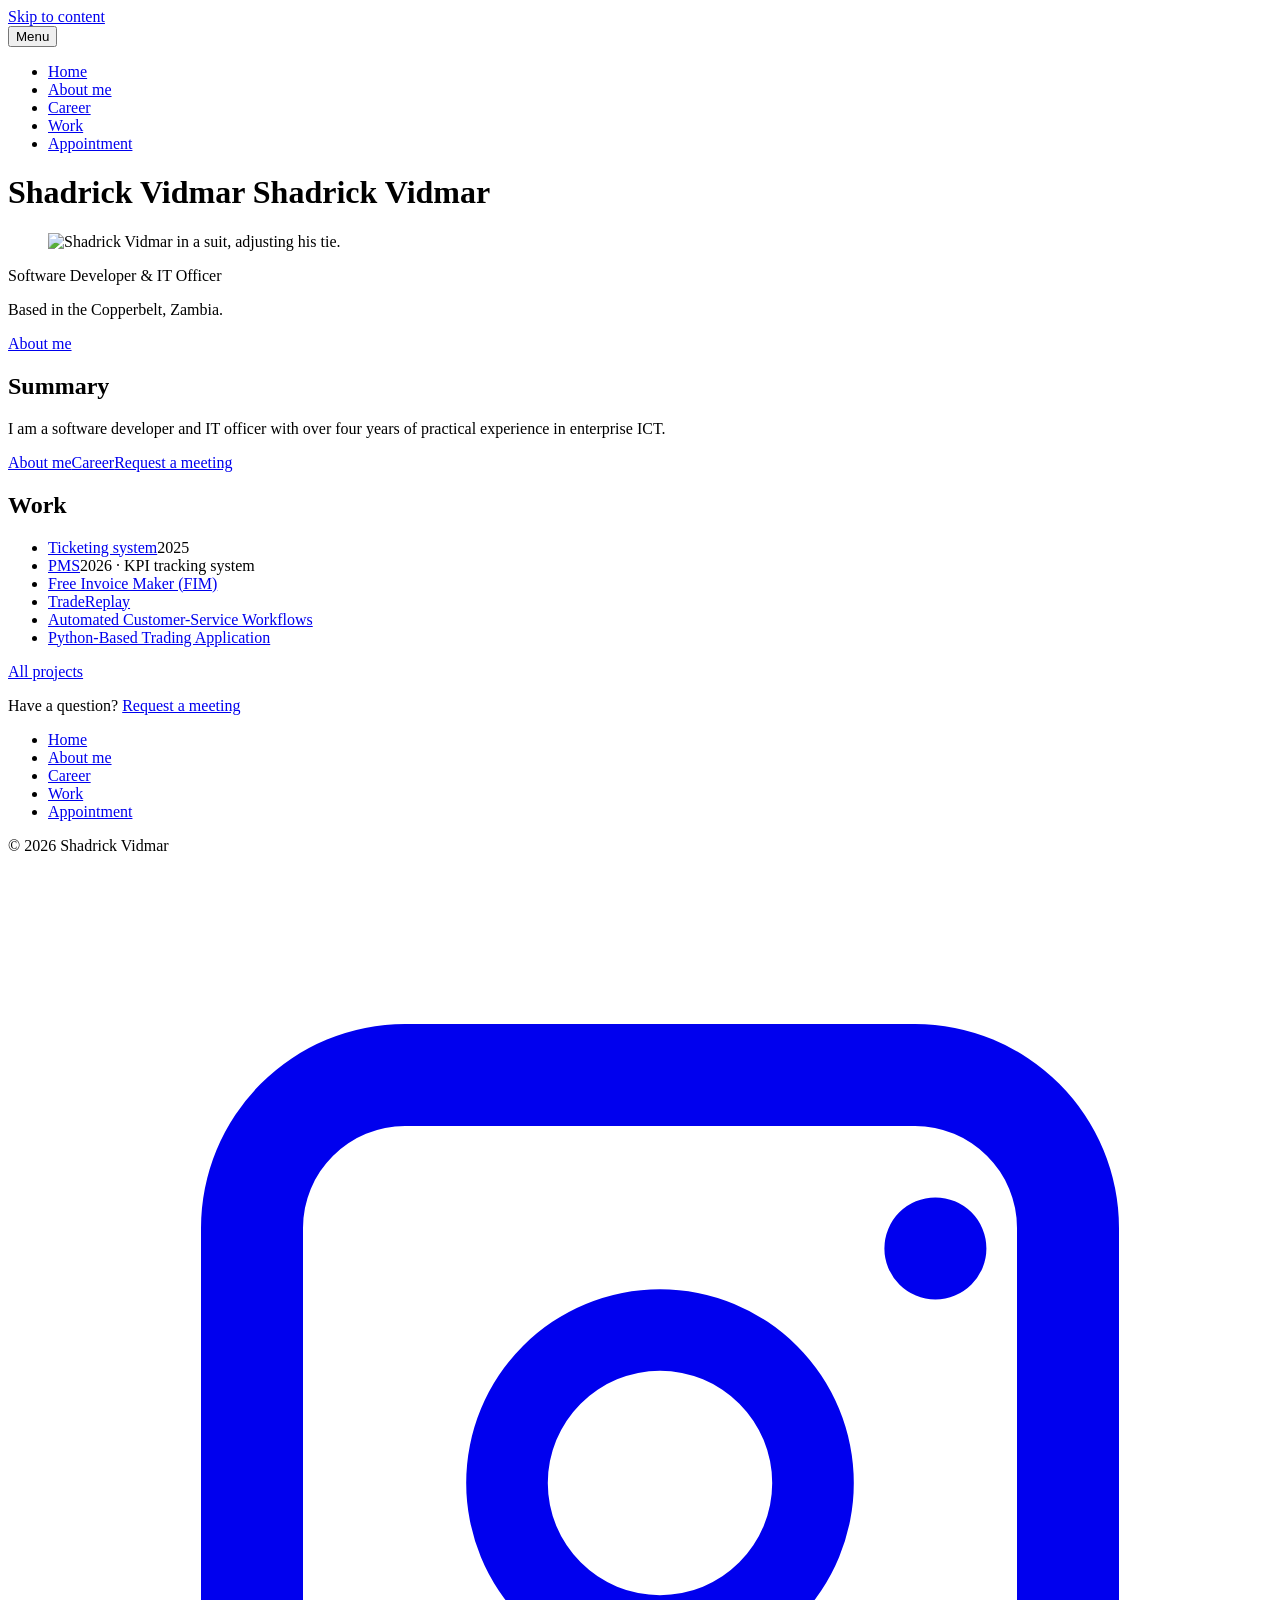
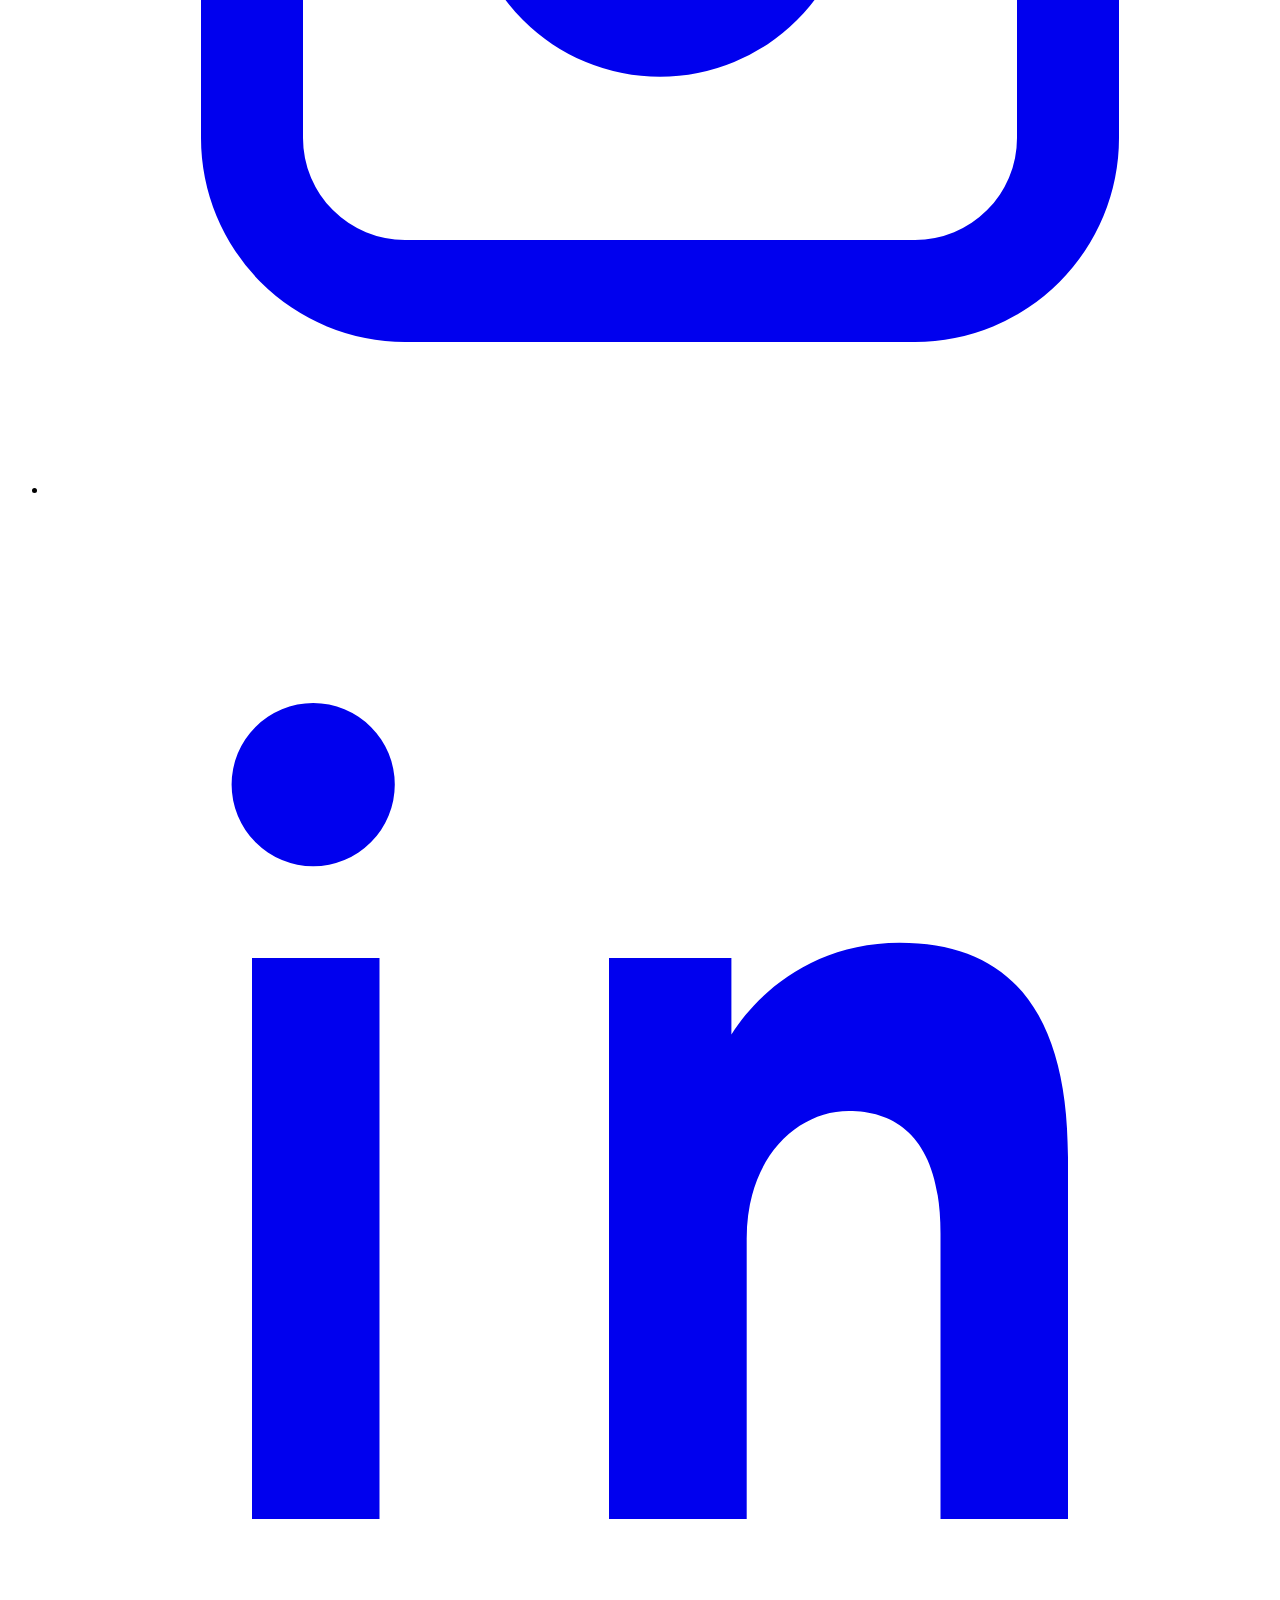
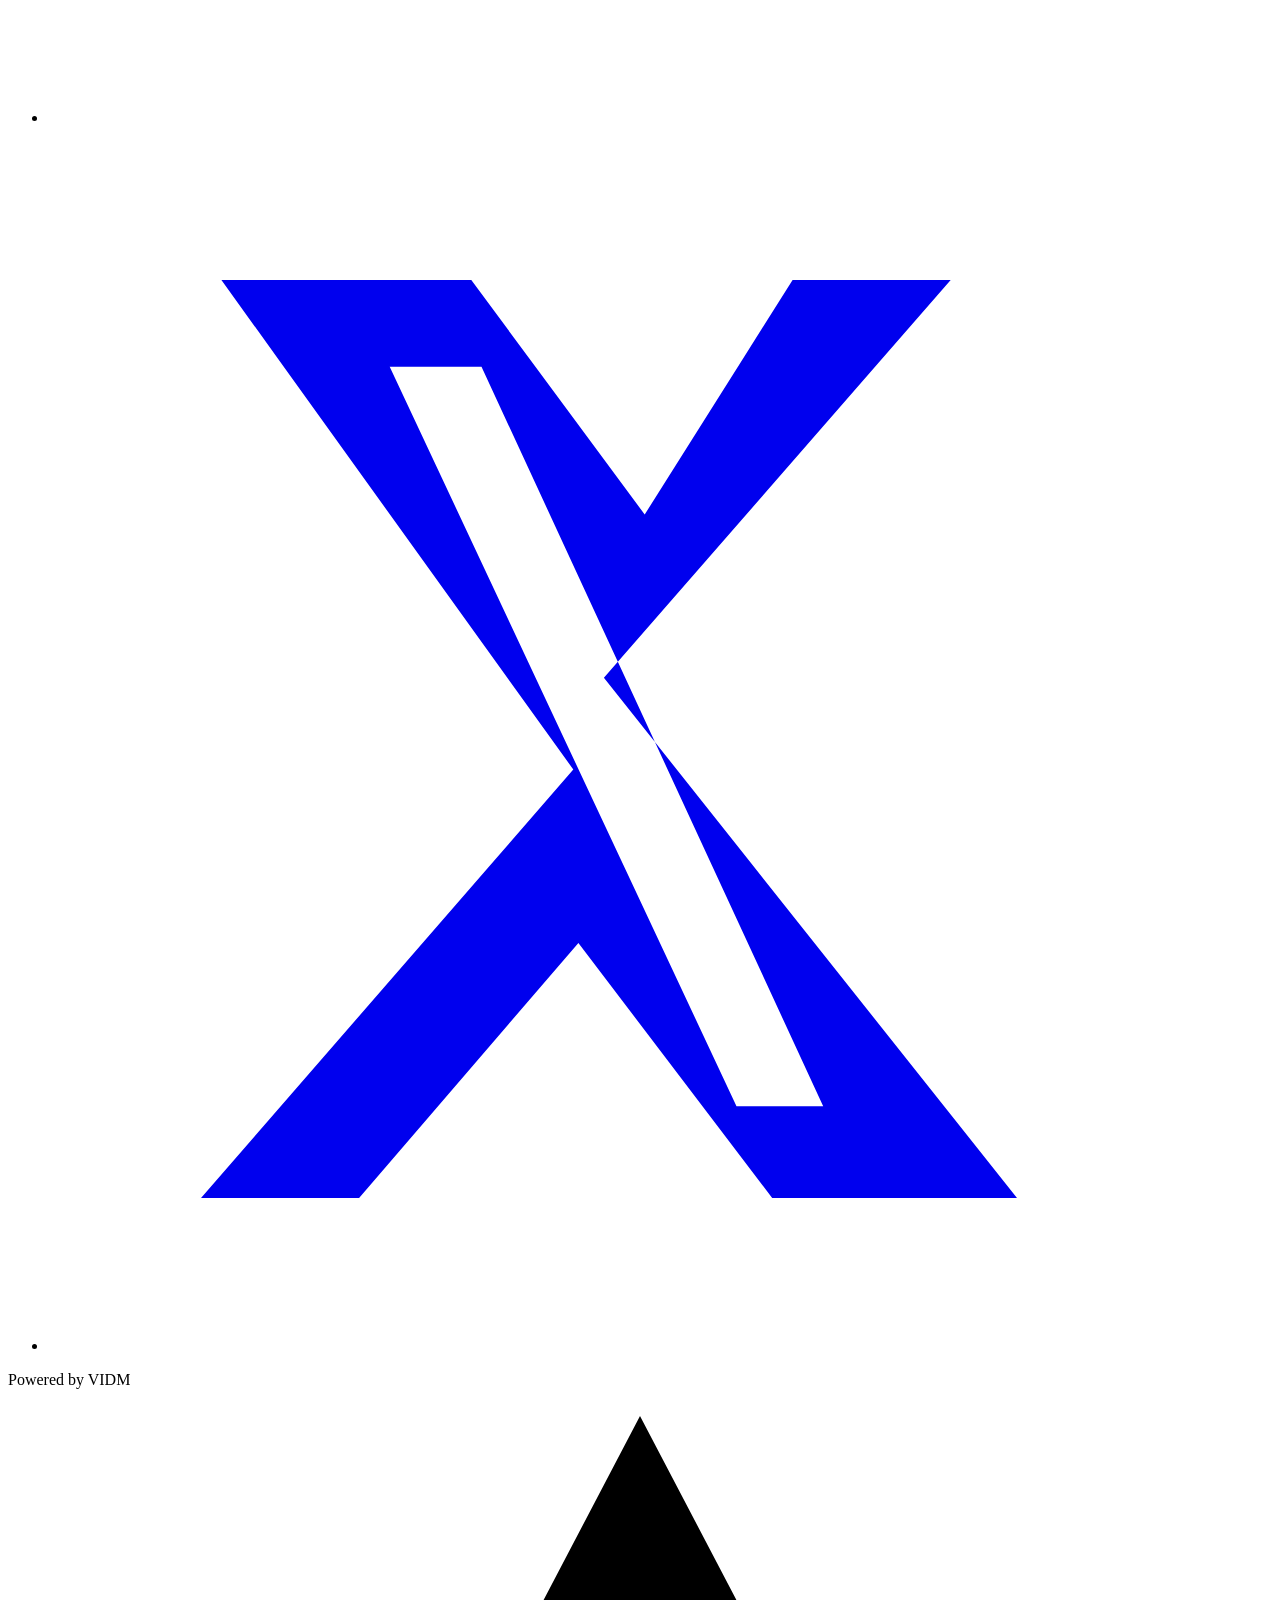
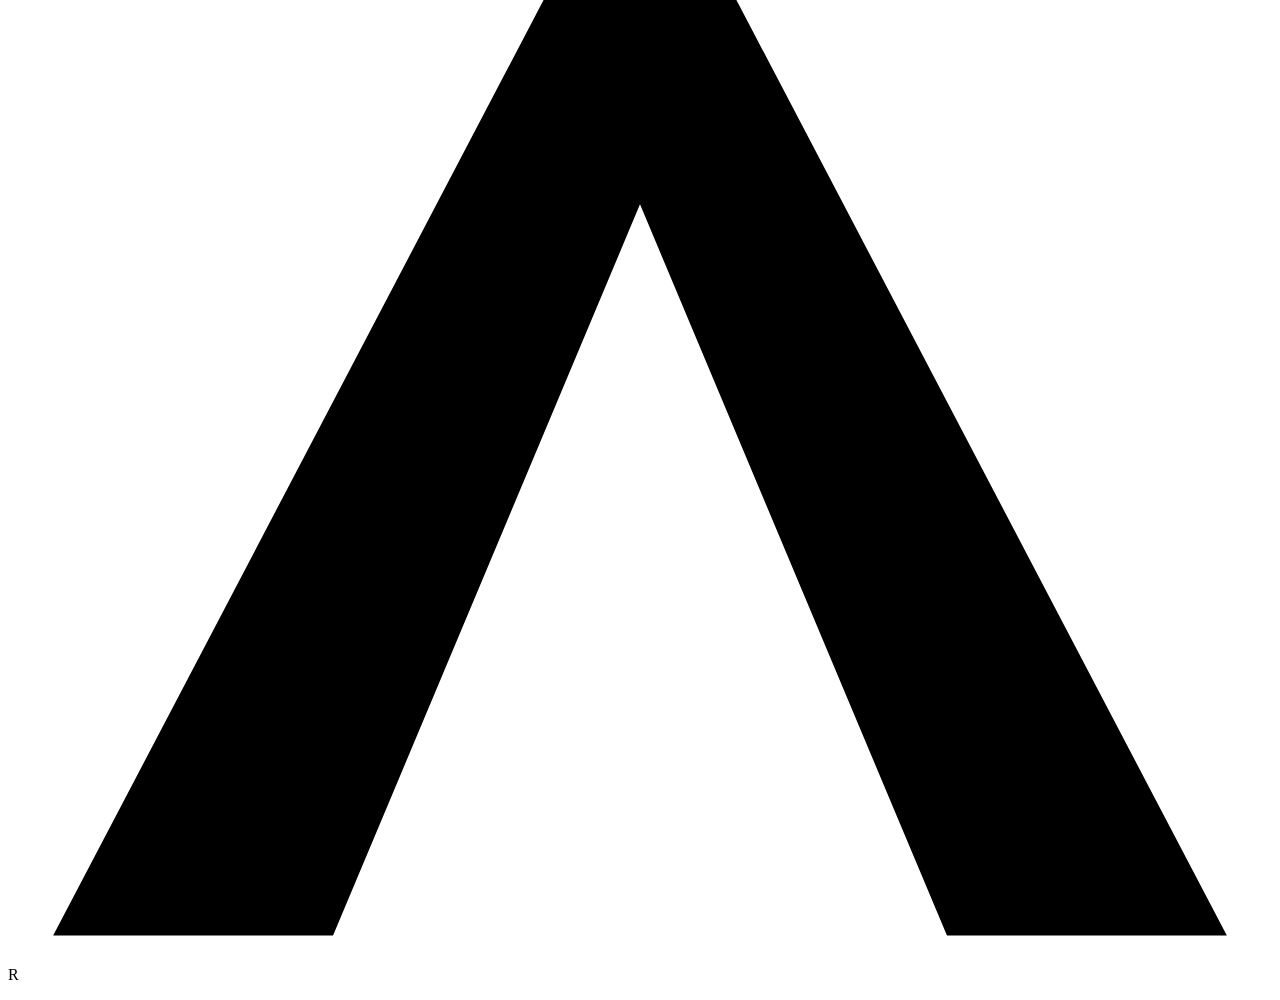
==== commit 85b61495: "Preview build of shadrick-site 46423bb (PR #2)" ====
--- a/index.html
+++ b/index.html
@@ -6,15 +6,15 @@
 <meta name="robots" content="noindex, nofollow">
 <meta name="theme-color" content="#E10600">
 <title>Shadrick Vidmar</title>
-<meta name="description" content="Shadrick Vidmar is a founder and systems builder in Zambia.">
+<meta name="description" content="Shadrick Vidmar is a software developer and IT officer in the Copperbelt, Zambia.">
 <link rel="preconnect" href="https://fonts.googleapis.com">
 <link rel="preconnect" href="https://fonts.gstatic.com" crossorigin>
 <link href="https://fonts.googleapis.com/css2?family=Open+Sans:ital,wght@0,400;0,600;0,800;1,600&amp;display=swap" rel="stylesheet">
 <link rel="stylesheet" href="/sv-preview-70aaa536/assets/site.css">
 </head>
 <body>
-<a class="skip" href="#about">Skip to content</a>
-<header class="hero" id="home">
+<a class="skip" href="#content">Skip to content</a>
+<header class="hero">
   <div class="hero-split" aria-hidden="true"><div class="pane pane-char"></div><div class="pane pane-red"></div></div>
   <div class="hero-bar">
     <button class="nav-toggle" type="button" aria-expanded="false" aria-controls="site-nav">
@@ -22,7 +22,7 @@
       <span class="sr-only">Menu</span>
     </button>
     <nav id="site-nav" class="site-nav" aria-label="Main">
-      <ul><li><a href="#home" aria-current="page">Home</a></li><li><a href="#about">About</a></li><li><a href="#career">Career</a></li><li><a href="#contact">Contact</a></li></ul>
+      <ul><li><a href="/sv-preview-70aaa536/" aria-current="page">Home</a></li><li><a href="/sv-preview-70aaa536/about/">About me</a></li><li><a href="/sv-preview-70aaa536/career/">Career</a></li><li><a href="/sv-preview-70aaa536/work/">Work</a></li><li><a href="/sv-preview-70aaa536/appointment/">Appointment</a></li></ul>
     </nav>
   </div>
   <h1 class="hero-name">
@@ -31,54 +31,39 @@
   </h1>
   <figure class="hero-portrait"><img fetchpriority="high" class="bw" src="/sv-preview-70aaa536/photos/portraits/hero-tie.webp" alt="Shadrick Vidmar in a suit, adjusting his tie." decoding="sync" width="1150" height="1487" srcset="/sv-preview-70aaa536/photos/portraits/hero-tie.webp 1150w" sizes="(max-width: 600px) 70vw, 42vw"></figure>
   <div class="hero-copy">
-    <p class="tagline">Build systems.<br>Not tasks.</p>
-    <p class="intro">I&#x27;m Shadrick Vidmar, a founder and systems builder in Zambia. I connect the tools teams already use so work gets done.</p>
-    <a class="learn" href="#about">Learn more —</a>
+    <p class="tagline">Software Developer &amp; IT Officer</p>
+    <p class="intro">Based in the Copperbelt, Zambia.</p>
+    <a class="learn" href="/sv-preview-70aaa536/about/">About me</a>
   </div>
 </header>
-<main>
-  <section class="about" id="about" aria-labelledby="about-heading">
-    <p class="rail"><span>Shadrick Vidmar</span></p>
-    <div class="about-grid about-split">
-      <div class="about-copy">
-        <h2 id="about-heading">About Shadrick</h2>
-        <p>I start with the tools people already have. Then I make them work together. I help business owners adapt and grow with AI by creating AI agents, automations, landing pages, databases and online stores. Based in Zambia.</p>
-        <div class="signature" aria-hidden="true"></div>
-        <div class="follow">
-          <p class="follow-label">Follow Shadrick</p>
-          <ul><li><a class="soc" href="https://instagram.com/shadrickvidmar" rel="me noopener noreferrer" aria-label="Instagram"><svg viewBox="0 0 24 24" aria-hidden="true"><path fill="currentColor" d="M7 3h10a4 4 0 0 1 4 4v10a4 4 0 0 1-4 4H7a4 4 0 0 1-4-4V7a4 4 0 0 1 4-4zm10 2H7a2 2 0 0 0-2 2v10a2 2 0 0 0 2 2h10a2 2 0 0 0 2-2V7a2 2 0 0 0-2-2zm-5 3.2A3.8 3.8 0 1 1 8.2 12 3.8 3.8 0 0 1 12 8.2zm0 1.6a2.2 2.2 0 1 0 2.2 2.2A2.2 2.2 0 0 0 12 9.8zM17.4 6.4a1 1 0 1 1-1 1 1 1 0 0 1 1-1z"/></svg></a></li><li><a class="soc" href="https://www.linkedin.com/in/shadrick-vidmar-277316229" rel="me noopener noreferrer" aria-label="LinkedIn"><svg viewBox="0 0 24 24" aria-hidden="true"><path fill="currentColor" d="M6.5 9H4V20h2.5zM5.2 4A1.6 1.6 0 1 0 5.2 7.2 1.6 1.6 0 0 0 5.2 4zM20 20h-2.5v-5.6c0-1.8-.8-2.4-1.8-2.4s-2 .9-2 2.5V20H11V9h2.4v1.5c.5-.8 1.6-1.8 3.3-1.8 2.2 0 3.3 1.4 3.3 4.2z"/></svg></a></li><li><a class="soc" href="https://www.facebook.com/profile.php?id=100095160108580" rel="me noopener noreferrer" aria-label="Facebook"><svg viewBox="0 0 24 24" aria-hidden="true"><path fill="currentColor" d="M14 9h3V6h-3c-2.2 0-4 1.8-4 4v2H8v3h2v7h3v-7h2.6l.4-3H13v-2c0-.6.4-1 1-1z"/></svg></a></li></ul>
-        </div>
-        <div class="dots dots-about" aria-hidden="true"></div>
-      </div>
-      <figure class="about-figure"><img class="bw" src="/sv-preview-70aaa536/photos/portraits/about.webp" alt="Shadrick Vidmar in academic dress." decoding="sync" width="531" height="1200"></figure>
+<main id="content">
+  <section class="home-links" aria-labelledby="summary-heading">
+    <div class="wrap">
+      <h2 id="summary-heading" class="sr-only">Summary</h2>
+      <p>I am a software developer and IT officer with over four years of practical experience in enterprise ICT.</p>
+      <p class="more-row"><a class="more" href="/sv-preview-70aaa536/about/">About me</a><a class="more" href="/sv-preview-70aaa536/career/">Career</a><a class="more" href="/sv-preview-70aaa536/appointment/">Request a meeting</a></p>
     </div>
   </section>
-  <section class="career-band" id="career" aria-labelledby="career-heading">
-    <div class="career-grid career-split">
-      <figure class="career-portrait"><img class="bw" src="/sv-preview-70aaa536/photos/portraits/career-temple.webp" alt="Shadrick Vidmar in a suit, hand at his temple." decoding="sync" width="866" height="743"></figure>
-      <div class="career-stack">
-        
-        <div class="career">
-          
-          <h2 id="career-heading">Career</h2>
-          <p>I&#x27;m a software developer and IT support specialist with over four years of hands-on work in enterprise ICT environments. I support business applications, ERP systems on Microsoft Dynamics NAV, medical insurance billing platforms, hardware and networks, and I build tools in Python where the standard ones fall short.</p>
-        </div>
-      </div>
+  <section class="home-work" aria-labelledby="work-heading">
+    <div class="wrap">
+      <h2 id="work-heading">Work</h2>
+      <ul class="home-projects"><li><a href="/sv-preview-70aaa536/work/ticketing/">Ticketing system</a><span>2025</span></li><li><a href="/sv-preview-70aaa536/work/pms/">PMS</a><span>2026 · KPI tracking system</span></li><li><a href="/sv-preview-70aaa536/work/free-invoice-maker/">Free Invoice Maker (FIM)</a></li><li><a href="/sv-preview-70aaa536/work/tradereplay/">TradeReplay</a></li><li><a href="/sv-preview-70aaa536/work/customer-service-workflows/">Automated Customer-Service Workflows</a></li><li><a href="/sv-preview-70aaa536/work/python-trading/">Python-Based Trading Application</a></li></ul>
+      <p class="more-row"><a class="learn" href="/sv-preview-70aaa536/work/">All projects</a></p>
     </div>
   </section>
-  
 </main>
 <footer class="site-foot" id="contact">
   <div class="wrap foot-top">
-    <p class="ask">Have a question? <a href="https://www.linkedin.com/in/shadrick-vidmar-277316229" rel="me noopener noreferrer">Contact me</a></p>
-    <nav aria-label="Footer"><ul><li><a href="#home">Home</a></li><li><a href="#about">About</a></li><li><a href="#career">Career</a></li><li><a href="#contact">Contact</a></li></ul></nav>
+    <p class="ask">Have a question? <a href="/sv-preview-70aaa536/appointment/">Request a meeting</a></p>
+    <nav aria-label="Footer"><ul><li><a href="/sv-preview-70aaa536/" aria-current="page">Home</a></li><li><a href="/sv-preview-70aaa536/about/">About me</a></li><li><a href="/sv-preview-70aaa536/career/">Career</a></li><li><a href="/sv-preview-70aaa536/work/">Work</a></li><li><a href="/sv-preview-70aaa536/appointment/">Appointment</a></li></ul></nav>
   </div>
   <div class="wrap foot-base">
     <p class="copy">&copy; 2026 Shadrick Vidmar</p>
-    <ul class="foot-social"><li><a class="foot-soc" href="https://instagram.com/shadrickvidmar" rel="me noopener noreferrer" aria-label="Instagram"><svg viewBox="0 0 24 24" aria-hidden="true"><path fill="currentColor" d="M7 3h10a4 4 0 0 1 4 4v10a4 4 0 0 1-4 4H7a4 4 0 0 1-4-4V7a4 4 0 0 1 4-4zm10 2H7a2 2 0 0 0-2 2v10a2 2 0 0 0 2 2h10a2 2 0 0 0 2-2V7a2 2 0 0 0-2-2zm-5 3.2A3.8 3.8 0 1 1 8.2 12 3.8 3.8 0 0 1 12 8.2zm0 1.6a2.2 2.2 0 1 0 2.2 2.2A2.2 2.2 0 0 0 12 9.8zM17.4 6.4a1 1 0 1 1-1 1 1 1 0 0 1 1-1z"/></svg></a></li><li><a class="foot-soc" href="https://www.linkedin.com/in/shadrick-vidmar-277316229" rel="me noopener noreferrer" aria-label="LinkedIn"><svg viewBox="0 0 24 24" aria-hidden="true"><path fill="currentColor" d="M6.5 9H4V20h2.5zM5.2 4A1.6 1.6 0 1 0 5.2 7.2 1.6 1.6 0 0 0 5.2 4zM20 20h-2.5v-5.6c0-1.8-.8-2.4-1.8-2.4s-2 .9-2 2.5V20H11V9h2.4v1.5c.5-.8 1.6-1.8 3.3-1.8 2.2 0 3.3 1.4 3.3 4.2z"/></svg></a></li><li><a class="foot-soc" href="https://www.facebook.com/profile.php?id=100095160108580" rel="me noopener noreferrer" aria-label="Facebook"><svg viewBox="0 0 24 24" aria-hidden="true"><path fill="currentColor" d="M14 9h3V6h-3c-2.2 0-4 1.8-4 4v2H8v3h2v7h3v-7h2.6l.4-3H13v-2c0-.6.4-1 1-1z"/></svg></a></li></ul>
-    <p class="powered-by">Powered by <span class="vidmar-mark">VIDMΛR</span></p>
+    <ul class="foot-social"><li><a class="foot-soc" href="https://instagram.com/shadrickvidmar" rel="me noopener noreferrer" aria-label="Instagram"><svg viewBox="0 0 24 24" aria-hidden="true"><path fill="currentColor" d="M7 3h10a4 4 0 0 1 4 4v10a4 4 0 0 1-4 4H7a4 4 0 0 1-4-4V7a4 4 0 0 1 4-4zm10 2H7a2 2 0 0 0-2 2v10a2 2 0 0 0 2 2h10a2 2 0 0 0 2-2V7a2 2 0 0 0-2-2zm-5 3.2A3.8 3.8 0 1 1 8.2 12 3.8 3.8 0 0 1 12 8.2zm0 1.6a2.2 2.2 0 1 0 2.2 2.2A2.2 2.2 0 0 0 12 9.8zM17.4 6.4a1 1 0 1 1-1 1 1 1 0 0 1 1-1z"/></svg></a></li><li><a class="foot-soc" href="https://www.linkedin.com/in/shadrick-vidmar-277316229" rel="me noopener noreferrer" aria-label="LinkedIn"><svg viewBox="0 0 24 24" aria-hidden="true"><path fill="currentColor" d="M6.5 9H4V20h2.5zM5.2 4A1.6 1.6 0 1 0 5.2 7.2 1.6 1.6 0 0 0 5.2 4zM20 20h-2.5v-5.6c0-1.8-.8-2.4-1.8-2.4s-2 .9-2 2.5V20H11V9h2.4v1.5c.5-.8 1.6-1.8 3.3-1.8 2.2 0 3.3 1.4 3.3 4.2z"/></svg></a></li><li><a class="foot-soc" href="https://x.com/vidmar_shdrck" rel="me noopener noreferrer" aria-label="X"><svg viewBox="0 0 24 24" aria-hidden="true"><path fill="currentColor" d="M14.6 3h3.1l-6.8 7.8L19 21h-4.8l-3.8-5-4.3 5H3l7.3-8.4L3.4 3h4.9l3.4 4.6L14.6 3zm-1.1 16.2h1.7L8.5 4.7H6.7l6.8 14.5z"/></svg></a></li></ul>
+    <p class="powered-by">Powered by <span class="vidmar-mark" role="img" aria-label="VIDMAR"><span aria-hidden="true">VIDM</span><svg class="vidmar-lambda" aria-hidden="true" viewBox="0 0 28 26" focusable="false"><path fill="currentColor" d="M14 0.6 1 25.4h6.2L14 9.2 20.8 25.4H27L14 0.6z"/></svg><span aria-hidden="true">R</span></span></p>
   </div>
 </footer>
 <script src="/sv-preview-70aaa536/assets/site.js" defer></script>
+
 </body>
 </html>
